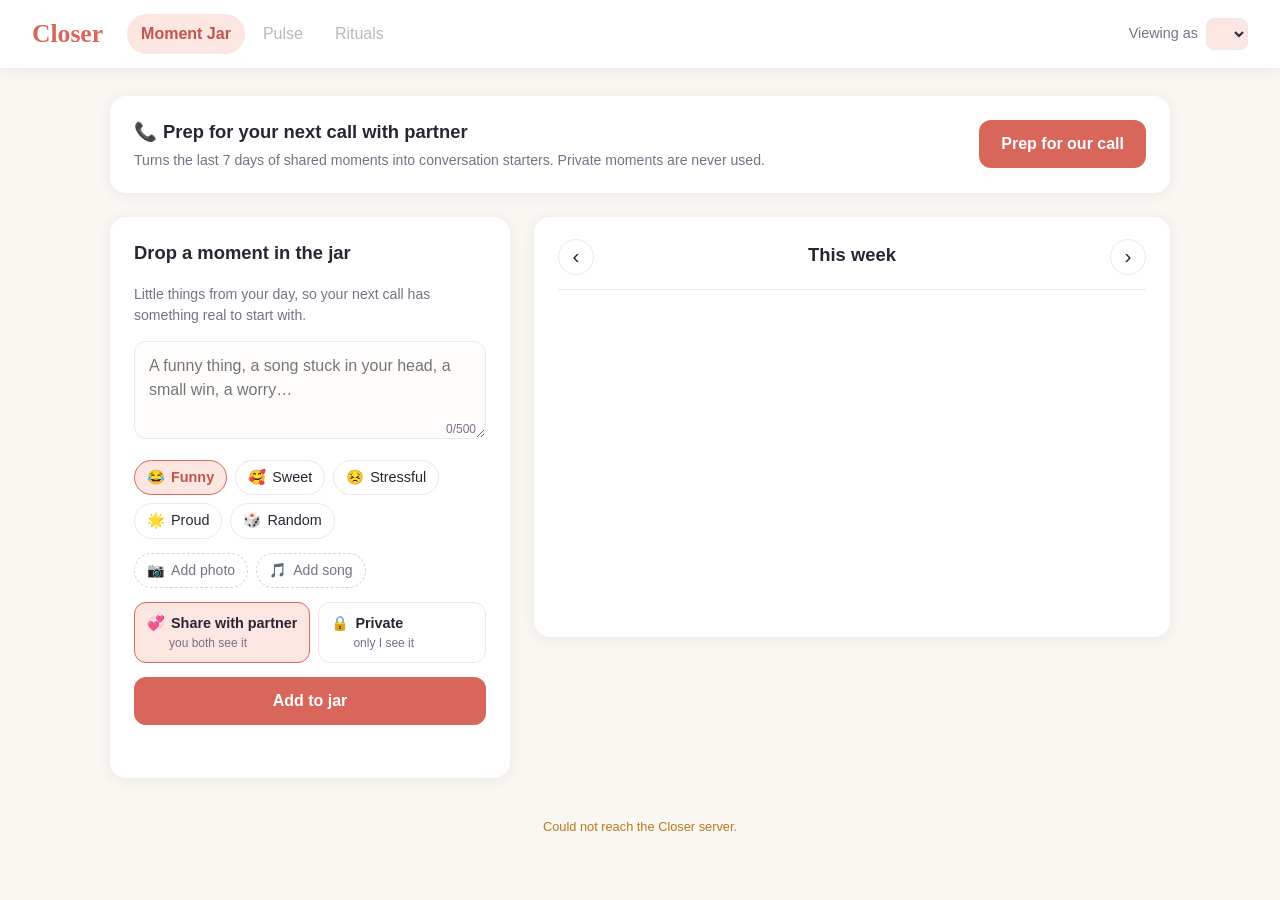
==== static/index.html @ f38ac583 "Add the Call-Topic Agent and track Portkey response-cache hits Call-Topic Agent (app/agents/call_top" ====
<!DOCTYPE html>
<html lang="en">
<head>
  <meta charset="UTF-8">
  <meta name="viewport" content="width=device-width, initial-scale=1.0">
  <title>Closer</title>
  <link rel="stylesheet" href="/static/style.css">
</head>
<body>
  <header class="topbar">
    <div class="brand">Closer</div>
    <nav class="tabs" aria-label="Sections">
      <button class="tab tab--active" data-page="jar">Moment Jar</button>
      <button class="tab" disabled title="Coming soon">Pulse</button>
      <button class="tab" disabled title="Coming soon">Rituals</button>
    </nav>
    <label class="user-switch">
      <span>Viewing as</span>
      <select id="user-select" aria-label="Switch partner"></select>
    </label>
  </header>

  <main class="container">
    <!-- Call-Topic Agent -->
    <section id="call-prep" class="card prep-card">
      <div class="prep-head">
        <div>
          <h2><i class="e">📞</i>Prep for your next call with <span class="partner-name">partner</span></h2>
          <p class="muted small">Turns the last 7 days of shared moments into conversation starters.
            Private moments are never used.</p>
        </div>
        <button type="button" class="primary" id="prep-btn">Prep for our call</button>
      </div>
      <p id="prep-msg" class="form-msg" role="status"></p>
      <div id="prep-result" hidden>
        <div class="prep-meta">
          <span id="prep-window" class="muted small"></span>
          <span id="token-badge" class="token-badge"></span>
        </div>
        <ol id="starter-list" class="starters"></ol>
        <div id="deeper" class="deeper" hidden></div>
        <details class="trace">
          <summary>How this was made</summary>
          <ol id="trace-list"></ol>
        </details>
      </div>
    </section>

    <section id="page-jar" class="jar">
      <!-- Quick add -->
      <form id="add-form" class="card add-card" autocomplete="off">
        <h2>Drop a moment in the jar</h2>
        <p class="muted small" id="add-hint">Little things from your day, so your next call has something real to start with.</p>

        <div class="field">
          <textarea id="m-text" maxlength="500" rows="3"
            placeholder="A funny thing, a song stuck in your head, a small win, a worry…"></textarea>
          <div class="counter"><span id="m-count">0</span>/500</div>
        </div>

        <fieldset class="moods" aria-label="Mood">
          <label><input type="radio" name="mood" value="funny" checked><span><i>😂</i>Funny</span></label>
          <label><input type="radio" name="mood" value="sweet"><span><i>🥰</i>Sweet</span></label>
          <label><input type="radio" name="mood" value="stressful"><span><i>😣</i>Stressful</span></label>
          <label><input type="radio" name="mood" value="proud"><span><i>🌟</i>Proud</span></label>
          <label><input type="radio" name="mood" value="random"><span><i>🎲</i>Random</span></label>
        </fieldset>

        <div class="attach-row">
          <button type="button" class="chip-btn" id="btn-photo"><i>📷</i>Add photo</button>
          <button type="button" class="chip-btn" id="btn-song"><i>🎵</i>Add song</button>
          <input type="file" id="m-photo" accept="image/jpeg,image/png" hidden>
        </div>
        <div id="song-field" class="field" hidden>
          <input type="text" id="m-song" maxlength="120" placeholder="Song title - Artist">
        </div>
        <div id="photo-preview" class="photo-preview" hidden>
          <img id="photo-img" alt="Selected photo">
          <button type="button" class="remove" id="photo-remove" aria-label="Remove photo">×</button>
        </div>

        <div class="visibility" role="radiogroup" aria-label="Who can see this">
          <label><input type="radio" name="visibility" value="shared" checked>
            <span><b><i>💞</i>Share with <span class="partner-name">partner</span></b><small>you both see it</small></span></label>
          <label><input type="radio" name="visibility" value="private">
            <span><b><i>🔒</i>Private</b><small>only I see it</small></span></label>
        </div>

        <button type="submit" class="primary" id="add-btn">Add to jar</button>
        <p id="add-msg" class="form-msg" role="status"></p>
      </form>

      <!-- This week's moments -->
      <section class="card list-card">
        <div class="week-bar">
          <button class="icon-btn" id="week-prev" aria-label="Previous week">‹</button>
          <div>
            <h2 id="week-title">This week</h2>
            <p class="muted small" id="week-sub"></p>
          </div>
          <button class="icon-btn" id="week-next" aria-label="Next week">›</button>
        </div>
        <ul id="moment-list" class="moment-list"></ul>
        <p id="empty" class="empty" hidden>The jar is empty this week. Drop in the first moment.</p>
      </section>
    </section>
  </main>

  <footer class="footer"><span id="status" class="status">Checking setup…</span></footer>

  <script src="/static/app.js"></script>
</body>
</html>
---- static/style.css ----
:root {
  --bg: #faf6f2;
  --card: #ffffff;
  --ink: #2b2433;
  --muted: #7a7085;
  --line: #eee6ea;
  --accent: #d9665b;      /* warm coral */
  --accent-dark: #c2544a;
  --accent-soft: #fbe6e2;
  --ok: #3f8f6b;
  --ok-soft: #e3f3eb;
  --warn: #b7791f;
  --warn-soft: #fbf0dc;
  --radius: 16px;
  --shadow: 0 2px 14px rgba(43, 36, 51, 0.07);

  /* mood colors: dot / soft background */
  --funny: #e9a92a;     --funny-soft: #fdf3dc;
  --sweet: #e0688c;     --sweet-soft: #fce6ed;
  --stressful: #7584c9; --stressful-soft: #e8ebf8;
  --proud: #3f9e72;     --proud-soft: #e2f3ea;
  --random: #a678cf;    --random-soft: #f1e8f9;
}

* { box-sizing: border-box; }

body {
  margin: 0;
  font-family: -apple-system, BlinkMacSystemFont, "Segoe UI", Roboto, sans-serif;
  background: var(--bg);
  color: var(--ink);
  line-height: 1.5;
}

h2 { margin: 0 0 4px; font-size: 1.15rem; }
.muted { color: var(--muted); }
.small { font-size: 0.88rem; margin: 0; }

/* ---------- top bar ---------- */
.topbar {
  display: flex;
  align-items: center;
  gap: 24px;
  padding: 14px 32px;
  background: var(--card);
  box-shadow: var(--shadow);
  position: sticky;
  top: 0;
  z-index: 5;
}

.brand {
  font-family: Georgia, "Times New Roman", serif;
  font-size: 1.6rem;
  font-weight: 700;
  color: var(--accent);
}

.tabs { display: flex; gap: 4px; }
.tab {
  font: inherit;
  border: 0;
  background: none;
  padding: 8px 14px;
  border-radius: 999px;
  color: var(--muted);
  cursor: pointer;
}
.tab--active { background: var(--accent-soft); color: var(--accent-dark); font-weight: 600; }
.tab:disabled { opacity: 0.5; cursor: default; }

.user-switch {
  margin-left: auto;
  display: flex;
  align-items: center;
  gap: 8px;
  color: var(--muted);
  font-size: 0.9rem;
}
.user-switch select {
  font: inherit;
  color: var(--ink);
  padding: 6px 10px;
  border: 1px solid var(--line);
  border-radius: 8px;
  background: var(--accent-soft);
  cursor: pointer;
}

/* ---------- layout ---------- */
.container { max-width: 1100px; margin: 28px auto; padding: 0 20px; }

.card {
  background: var(--card);
  border-radius: var(--radius);
  box-shadow: var(--shadow);
  padding: 22px 24px;
}

.jar {
  display: grid;
  grid-template-columns: minmax(300px, 400px) 1fr;
  gap: 24px;
  align-items: start;
}
@media (max-width: 860px) {
  .jar { grid-template-columns: 1fr; }
  .add-card { position: static; }
  .list-card { max-height: none; }
  .topbar { flex-wrap: wrap; padding: 12px 16px; gap: 12px; }
}

/* ---------- quick add ---------- */
.add-card { position: sticky; top: 92px; display: flex; flex-direction: column; gap: 14px; }

.field { position: relative; }
textarea, input[type="text"] {
  width: 100%;
  font: inherit;
  color: var(--ink);
  border: 1px solid var(--line);
  border-radius: 12px;
  padding: 12px 14px;
  background: #fffdfb;
  resize: vertical;
}
textarea:focus, input[type="text"]:focus { outline: 2px solid var(--accent-soft); border-color: var(--accent); }
.counter { position: absolute; right: 10px; bottom: 8px; font-size: 0.75rem; color: var(--muted); }

.moods { border: 0; padding: 0; margin: 0; display: flex; flex-wrap: wrap; gap: 8px; }
.moods label, .visibility label { cursor: pointer; }
.moods input, .visibility input { position: absolute; opacity: 0; pointer-events: none; }
.moods span {
  display: inline-block;
  padding: 6px 12px;
  border-radius: 999px;
  border: 1px solid var(--line);
  font-size: 0.9rem;
  background: #fff;
  transition: background 0.15s, border-color 0.15s;
}
.moods input:checked + span { background: var(--accent-soft); border-color: var(--accent); color: var(--accent-dark); font-weight: 600; }
.moods input:focus-visible + span, .visibility input:focus-visible + span { outline: 2px solid var(--accent); }

.attach-row { display: flex; gap: 8px; }
.chip-btn {
  font: inherit;
  font-size: 0.88rem;
  padding: 6px 12px;
  border: 1px dashed #d9cfd6;
  border-radius: 999px;
  background: #fff;
  color: var(--muted);
  cursor: pointer;
}
.chip-btn:hover { border-color: var(--accent); color: var(--accent-dark); }
.chip-btn--on { border-style: solid; border-color: var(--accent); color: var(--accent-dark); background: var(--accent-soft); }

.photo-preview { position: relative; width: fit-content; }
.photo-preview img { max-width: 100%; max-height: 160px; border-radius: 12px; display: block; }
.photo-preview .remove {
  position: absolute; top: 6px; right: 6px;
  width: 26px; height: 26px; border-radius: 50%;
  border: 0; background: rgba(43, 36, 51, 0.7); color: #fff; cursor: pointer; font-size: 1rem;
}

.visibility { display: grid; grid-template-columns: 1fr 1fr; gap: 8px; }
.visibility label > span {
  display: block;
  padding: 10px 12px;
  border-radius: 12px;
  border: 1px solid var(--line);
  font-size: 0.9rem;
  height: 100%;
}
.visibility b { display: block; white-space: nowrap; overflow: hidden; text-overflow: ellipsis; }
.visibility small { display: block; color: var(--muted); margin-left: 22px; }
.moods i, .visibility i, .chip-btn i { font-style: normal; margin-right: 6px; }
.visibility input:checked + span { border-color: var(--accent); background: var(--accent-soft); }

.primary {
  font: inherit;
  font-weight: 600;
  padding: 12px;
  border: 0;
  border-radius: 12px;
  background: var(--accent);
  color: #fff;
  cursor: pointer;
}
.primary:hover { background: var(--accent-dark); }
.primary:disabled { opacity: 0.6; cursor: wait; }
.form-msg { margin: 0; min-height: 1.2em; font-size: 0.88rem; }
.form-msg--error { color: var(--accent-dark); }
.form-msg--ok { color: var(--ok); }

/* ---------- list ---------- */
.list-card { display: flex; flex-direction: column; max-height: calc(100vh - 150px); min-height: 420px; }
.week-bar { display: flex; align-items: center; justify-content: space-between; gap: 12px; padding-bottom: 14px; border-bottom: 1px solid var(--line); text-align: center; }
.icon-btn {
  width: 36px; height: 36px; border-radius: 50%;
  border: 1px solid var(--line); background: #fff; color: var(--ink);
  font-size: 1.3rem; line-height: 1; cursor: pointer;
}
.icon-btn:disabled { opacity: 0.35; cursor: default; }

.moment-list { list-style: none; margin: 0; padding: 14px 4px 4px 0; overflow-y: auto; display: flex; flex-direction: column; gap: 12px; }

.moment {
  display: grid;
  grid-template-columns: 40px 1fr;
  gap: 12px;
  padding: 14px 16px;
  border-radius: 14px;
  background: var(--soft, #faf7f5);
  border-left: 4px solid var(--dot, var(--accent));
}
.moment--funny { --dot: var(--funny); --soft: var(--funny-soft); }
.moment--sweet { --dot: var(--sweet); --soft: var(--sweet-soft); }
.moment--stressful { --dot: var(--stressful); --soft: var(--stressful-soft); }
.moment--proud { --dot: var(--proud); --soft: var(--proud-soft); }
.moment--random { --dot: var(--random); --soft: var(--random-soft); }

.moment .emoji { font-size: 1.5rem; line-height: 40px; text-align: center; background: #fff; border-radius: 50%; width: 40px; height: 40px; }
.moment .meta { display: flex; flex-wrap: wrap; align-items: center; gap: 8px; font-size: 0.82rem; color: var(--muted); }
.moment .who { font-weight: 600; color: var(--ink); }
.moment .text { margin: 4px 0 0; white-space: pre-wrap; overflow-wrap: anywhere; }
.badge { padding: 1px 8px; border-radius: 999px; background: #fff; font-size: 0.75rem; }
.badge--private { color: var(--ink); border: 1px solid #d9cfd6; }
.song {
  display: inline-flex; align-items: center; gap: 6px;
  margin-top: 8px; padding: 4px 10px; border-radius: 999px;
  background: #fff; font-size: 0.85rem;
}
.moment img { margin-top: 10px; max-width: 100%; max-height: 260px; border-radius: 10px; display: block; }
.delete { margin-left: auto; border: 0; background: none; color: var(--muted); cursor: pointer; font-size: 0.8rem; }
.delete:hover { color: var(--accent-dark); text-decoration: underline; }

.empty { color: var(--muted); text-align: center; padding: 40px 0; }

/* ---------- footer ---------- */
.footer { text-align: center; padding: 8px 0 24px; }
.status { font-size: 0.8rem; color: var(--muted); }
.status--ok::before { content: "● "; color: var(--ok); }
.status--warn { color: var(--warn); }

/* ---------- call prep (Call-Topic Agent) ---------- */
.prep-card { margin-bottom: 24px; }
.prep-head { display: flex; align-items: center; justify-content: space-between; gap: 20px; }
.prep-head .primary { padding: 12px 22px; white-space: nowrap; }
.prep-head .primary.loading::after {
  content: ""; display: inline-block; width: 12px; height: 12px; margin-left: 10px; vertical-align: -1px;
  border: 2px solid rgba(255,255,255,.5); border-top-color: #fff; border-radius: 50%;
  animation: spin .8s linear infinite;
}
@keyframes spin { to { transform: rotate(360deg); } }
#prep-msg:empty { display: none; }
#prep-msg { margin-top: 10px; }

.prep-meta { display: flex; flex-wrap: wrap; align-items: center; justify-content: space-between; gap: 10px; margin: 16px 0 12px; }
.token-badge {
  font: 0.78rem/1.4 Menlo, Consolas, monospace;
  padding: 5px 10px; border-radius: 999px;
  background: #f0edf3; color: var(--ink); cursor: help;
}

.starters { list-style: none; margin: 0; padding: 0; display: grid; grid-template-columns: repeat(auto-fill, minmax(300px, 1fr)); gap: 14px; counter-reset: starter; }
.starter {
  counter-increment: starter;
  position: relative;
  padding: 16px 18px 14px 54px;
  border-radius: 14px;
  background: #fffaf6;
  border: 1px solid var(--line);
}
.starter::before {
  content: counter(starter);
  position: absolute; left: 16px; top: 16px;
  width: 26px; height: 26px; border-radius: 50%;
  background: var(--accent); color: #fff; font-weight: 700; font-size: 0.85rem;
  display: grid; place-items: center;
}
.starter .topic { font-weight: 700; margin: 0 0 4px; }
.starter .opener { margin: 0 0 10px; font-size: 1.02rem; }
.sources { display: flex; flex-direction: column; gap: 6px; }
.source {
  font-size: 0.8rem; color: var(--muted);
  padding: 6px 10px; border-radius: 10px; background: var(--soft, #f6f1ee);
  border-left: 3px solid var(--dot, #d9cfd6);
}
.source b { color: var(--ink); font-weight: 600; }

.deeper {
  margin-top: 16px; padding: 18px 22px; border-radius: 14px;
  background: linear-gradient(135deg, #fbe6e2, #f1e8f9);
}
.deeper .label { font-size: 0.75rem; font-weight: 700; letter-spacing: .05em; text-transform: uppercase; color: var(--accent-dark); }
.deeper .question { font-family: Georgia, serif; font-size: 1.25rem; margin: 6px 0; }
.deeper .why { margin: 0 0 10px; color: var(--muted); font-size: 0.9rem; }

.trace { margin-top: 14px; font-size: 0.85rem; color: var(--muted); }
.trace summary { cursor: pointer; }
.trace ol { margin: 8px 0 0; padding-left: 20px; }
.trace li { margin: 2px 0; white-space: pre-wrap; }
.trace li.dropped { color: var(--accent-dark); list-style: none; margin-left: -20px; padding-left: 20px; }

@media (max-width: 860px) {
  .prep-head { flex-direction: column; align-items: stretch; }
}

.source i, h2 i.e { font-style: normal; margin-right: 6px; }
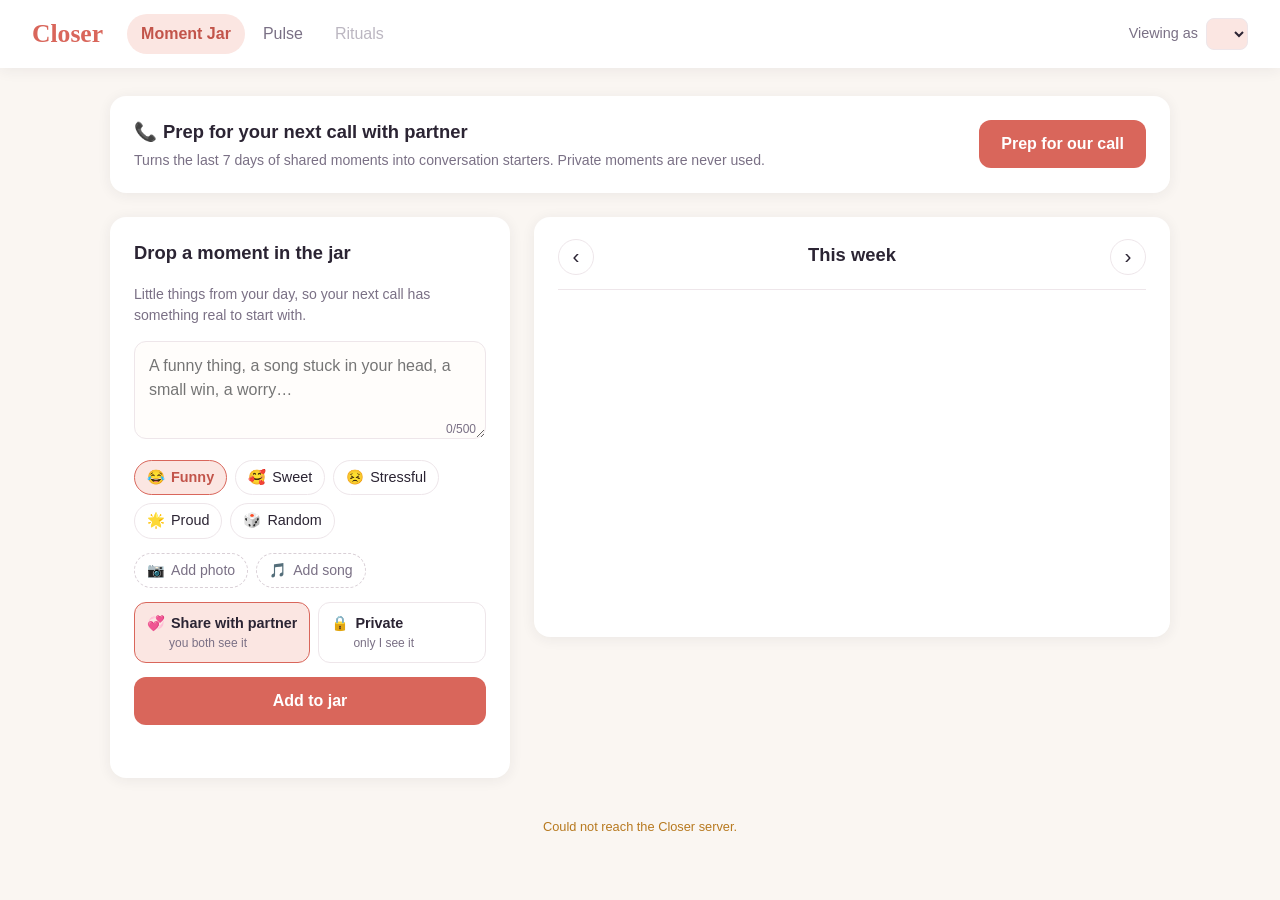
==== commit 6fc9ff89: "Build the Connection Pulse: check-in, two-layer Drift Detector, crisis pre-check - Check-in: connect" ====
--- a/static/index.html
+++ b/static/index.html
@@ -11,7 +11,7 @@
     <div class="brand">Closer</div>
     <nav class="tabs" aria-label="Sections">
       <button class="tab tab--active" data-page="jar">Moment Jar</button>
-      <button class="tab" disabled title="Coming soon">Pulse</button>
+      <button class="tab" data-page="pulse">Pulse</button>
       <button class="tab" disabled title="Coming soon">Rituals</button>
     </nav>
     <label class="user-switch">
@@ -22,7 +22,7 @@
 
   <main class="container">
     <!-- Call-Topic Agent -->
-    <section id="call-prep" class="card prep-card">
+    <section id="call-prep" class="card prep-card" data-page="jar">
       <div class="prep-head">
         <div>
           <h2><i class="e">📞</i>Prep for your next call with <span class="partner-name">partner</span></h2>
@@ -46,7 +46,7 @@
       </div>
     </section>
 
-    <section id="page-jar" class="jar">
+    <section id="page-jar" class="jar" data-page="jar">
       <!-- Quick add -->
       <form id="add-form" class="card add-card" autocomplete="off">
         <h2>Drop a moment in the jar</h2>
@@ -104,6 +104,68 @@
         <p id="empty" class="empty" hidden>The jar is empty this week. Drop in the first moment.</p>
       </section>
     </section>
+    <!-- Connection Pulse -->
+    <section id="page-pulse" class="pulse" data-page="pulse" hidden>
+      <div class="pulse-grid">
+        <form id="pulse-form" class="card pulse-form" autocomplete="off">
+          <h2>This week's check-in</h2>
+          <p class="muted small" id="pulse-week">Takes about 30 seconds.</p>
+
+          <fieldset class="scale" aria-label="How connected did you feel this week?">
+            <legend>How connected did you feel this week?</legend>
+            <div class="scale-row">
+              <label><input type="radio" name="score" value="1"><span>1</span></label>
+              <label><input type="radio" name="score" value="2"><span>2</span></label>
+              <label><input type="radio" name="score" value="3"><span>3</span></label>
+              <label><input type="radio" name="score" value="4"><span>4</span></label>
+              <label><input type="radio" name="score" value="5"><span>5</span></label>
+            </div>
+            <div class="scale-ends muted small"><span>Far apart</span><span>Really close</span></div>
+          </fieldset>
+
+          <fieldset class="contact" aria-label="How was the amount of contact?">
+            <legend>How was the amount of contact?</legend>
+            <label><input type="radio" name="contact" value="too_little"><span>Too little</span></label>
+            <label><input type="radio" name="contact" value="right"><span>About right</span></label>
+            <label><input type="radio" name="contact" value="too_much"><span>Too much</span></label>
+          </fieldset>
+
+          <div class="field">
+            <input type="text" id="pulse-note" maxlength="200" placeholder="Anything on your mind? One line, optional">
+          </div>
+          <label class="share-note"><input type="checkbox" id="pulse-share">
+            <span>Share this note with <span class="partner-name">partner</span>
+              <span class="muted">(otherwise only you see it)</span></span></label>
+
+          <button type="submit" class="primary" id="pulse-btn">Save check-in</button>
+          <p id="pulse-msg" class="form-msg" role="status"></p>
+        </form>
+
+        <section class="card nudge-card" id="nudge-card" aria-live="polite">
+          <h2>This week's nudge</h2>
+          <div id="nudge-body" class="muted small">Loading…</div>
+        </section>
+      </div>
+
+      <section class="card chart-card">
+        <div class="chart-head">
+          <div>
+            <h2>Connection over time</h2>
+            <p class="muted small">Weekly scores, 1 to 5. You see each other's score once you've both checked in.</p>
+          </div>
+          <div class="legend" id="chart-legend"></div>
+        </div>
+        <div class="chart-wrap" id="chart-wrap">
+          <svg id="pulse-chart" viewBox="0 0 640 240" role="img" aria-labelledby="chart-desc"></svg>
+          <div class="chart-tip" id="chart-tip" hidden></div>
+        </div>
+        <p id="chart-desc" class="muted small"></p>
+        <details class="chart-table">
+          <summary>Show as a table</summary>
+          <table><thead><tr><th>Week of</th><th id="th-a"></th><th id="th-b"></th></tr></thead><tbody id="chart-tbody"></tbody></table>
+        </details>
+      </section>
+    </section>
   </main>
 
   <footer class="footer"><span id="status" class="status">Checking setup…</span></footer>
--- a/static/style.css
+++ b/static/style.css
@@ -309,3 +309,61 @@
 }
 
 .source i, h2 i.e { font-style: normal; margin-right: 6px; }
+
+/* ---------- pulse ---------- */
+[hidden] { display: none !important; }
+:root { --series-a: #d9665b; --series-b: #7584c9; }  /* Partner A / B, validated with the dataviz checker */
+.pulse-grid { display: grid; grid-template-columns: minmax(300px, 420px) 1fr; gap: 24px; align-items: start; margin-bottom: 24px; }
+@media (max-width: 860px) { .pulse-grid { grid-template-columns: 1fr; } }
+.pulse-form { display: flex; flex-direction: column; gap: 16px; }
+.pulse-form fieldset { border: 0; padding: 0; margin: 0; }
+.pulse-form legend { font-weight: 600; margin-bottom: 8px; padding: 0; }
+.scale-row { display: grid; grid-template-columns: repeat(5, 1fr); gap: 8px; }
+.scale input, .contact input { position: absolute; opacity: 0; pointer-events: none; }
+.scale-row span {
+  display: grid; place-items: center; height: 48px; border-radius: 12px; border: 1px solid var(--line);
+  font-size: 1.15rem; font-weight: 600; cursor: pointer; background: #fff;
+}
+.scale input:checked + span { background: var(--accent); border-color: var(--accent); color: #fff; }
+.scale-ends { display: flex; justify-content: space-between; margin-top: 4px; }
+.contact { display: flex; flex-wrap: wrap; gap: 8px; }
+.contact legend { width: 100%; }
+.contact span { display: inline-block; padding: 8px 14px; border-radius: 999px; border: 1px solid var(--line); cursor: pointer; background: #fff; }
+.contact input:checked + span { background: var(--accent-soft); border-color: var(--accent); color: var(--accent-dark); font-weight: 600; }
+.scale input:focus-visible + span, .contact input:focus-visible + span { outline: 2px solid var(--accent); }
+.share-note { font-size: 0.9rem; display: flex; gap: 8px; align-items: baseline; }
+
+.nudge-card h2 { margin-bottom: 12px; }
+.nudge-suggestion { font-family: Georgia, serif; font-size: 1.3rem; line-height: 1.4; margin: 0 0 10px; }
+.nudge-why { margin: 0 0 12px; color: var(--muted); }
+.flag-chips { display: flex; flex-wrap: wrap; gap: 6px; margin-bottom: 12px; }
+.flag-chip { font-size: 0.78rem; padding: 3px 10px; border-radius: 999px; background: var(--warn-soft); color: var(--ink); }
+.nudge-meta { display: flex; flex-wrap: wrap; gap: 8px; align-items: center; justify-content: space-between; }
+.source-label { font-size: 0.8rem; color: var(--muted); }
+.steady { display: flex; gap: 12px; align-items: flex-start; }
+.steady .icon { font-size: 1.4rem; }
+.support { background: #eef4f8; border-radius: 14px; padding: 16px 18px; }
+.support h3 { margin: 0 0 6px; font-size: 1.05rem; }
+.support ul { margin: 8px 0; padding-left: 20px; }
+.support .footnote { font-size: 0.8rem; color: var(--muted); margin: 8px 0 0; }
+
+.chart-head { display: flex; justify-content: space-between; align-items: flex-start; gap: 16px; flex-wrap: wrap; }
+.legend { display: flex; gap: 16px; font-size: 0.88rem; color: var(--ink); }
+.legend span { display: inline-flex; align-items: center; gap: 6px; }
+.legend i { width: 18px; height: 3px; border-radius: 2px; display: inline-block; }
+.chart-wrap { position: relative; margin-top: 8px; }
+#pulse-chart { width: 100%; height: auto; display: block; overflow: visible; }
+#pulse-chart .grid { stroke: #eee6ea; stroke-width: 1; }
+#pulse-chart .axis-label { fill: var(--muted); font-size: 12px; }
+#pulse-chart .series-line { fill: none; stroke-width: 2; stroke-linecap: round; stroke-linejoin: round; }
+#pulse-chart .point { stroke: #fff; stroke-width: 2; }
+#pulse-chart .direct-label { font-size: 12px; font-weight: 600; fill: var(--ink); }
+#pulse-chart .crosshair { stroke: #cfc6d6; stroke-width: 1; }
+.chart-tip {
+  position: absolute; pointer-events: none; background: var(--ink); color: #fff; font-size: 0.8rem;
+  padding: 6px 10px; border-radius: 8px; white-space: nowrap; transform: translate(-50%, -110%);
+}
+.chart-tip i { width: 8px; height: 8px; border-radius: 50%; display: inline-block; margin-right: 6px; }
+.chart-table table { border-collapse: collapse; margin-top: 8px; font-size: 0.88rem; }
+.chart-table th, .chart-table td { padding: 4px 14px 4px 0; text-align: left; }
+.chart-table summary { cursor: pointer; font-size: 0.85rem; color: var(--muted); margin-top: 8px; }
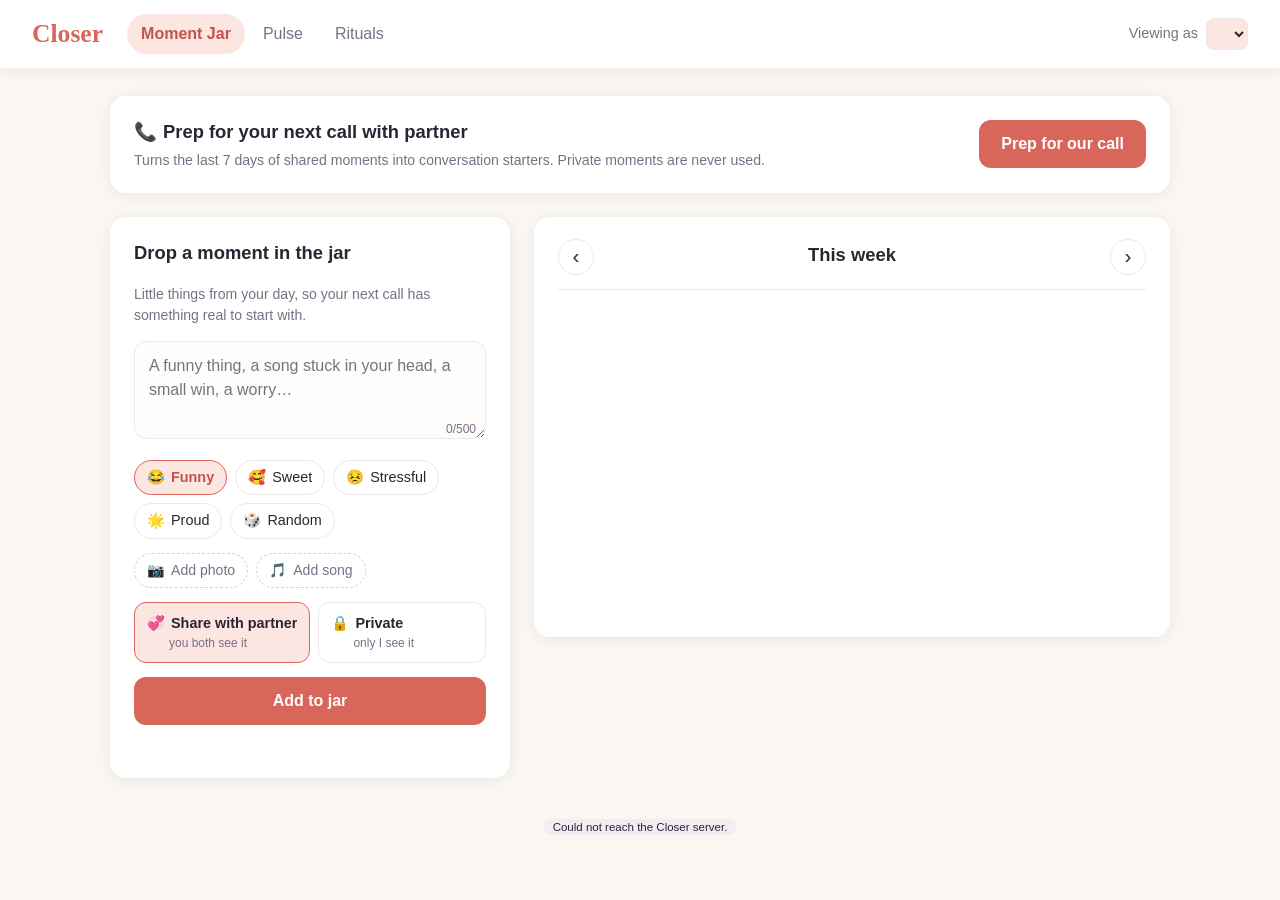
==== commit fed5a0ff: "Build the Ritual Builder: catalog of 25, personalized picks, feedback loop - data/ritual_catalog.jso" ====
--- a/static/index.html
+++ b/static/index.html
@@ -12,7 +12,7 @@
     <nav class="tabs" aria-label="Sections">
       <button class="tab tab--active" data-page="jar">Moment Jar</button>
       <button class="tab" data-page="pulse">Pulse</button>
-      <button class="tab" disabled title="Coming soon">Rituals</button>
+      <button class="tab" data-page="rituals">Rituals</button>
     </nav>
     <label class="user-switch">
       <span>Viewing as</span>
@@ -166,6 +166,50 @@
         </details>
       </section>
     </section>
+    <!-- Ritual Builder -->
+    <section id="page-rituals" data-page="rituals" hidden>
+      <section class="card planner">
+        <div class="prep-head">
+          <div>
+            <h2><i class="e">🕯️</i>Plan tonight's ritual</h2>
+            <p class="muted small">Three ideas from Closer's catalog of 25, picked for the two of you from how you rated past rituals.</p>
+          </div>
+        </div>
+        <div class="planner-controls">
+          <fieldset class="seg" aria-label="Time tonight">
+            <legend>Time tonight</legend>
+            <label><input type="radio" name="r-time" value="15"><span>15 min</span></label>
+            <label><input type="radio" name="r-time" value="60" checked><span>1 hr</span></label>
+            <label><input type="radio" name="r-time" value="120"><span>2+ hrs</span></label>
+          </fieldset>
+          <fieldset class="seg" aria-label="Energy">
+            <legend>Energy</legend>
+            <label><input type="radio" name="r-energy" value="low" checked><span>Low</span></label>
+            <label><input type="radio" name="r-energy" value="medium"><span>Medium</span></label>
+            <label><input type="radio" name="r-energy" value="high"><span>High</span></label>
+          </fieldset>
+          <button type="button" class="primary" id="suggest-btn">Suggest 3 rituals</button>
+        </div>
+        <p id="suggest-msg" class="form-msg" role="status"></p>
+        <div id="suggest-result" hidden>
+          <div class="prep-meta">
+            <span id="suggest-meta" class="muted small"></span>
+            <span id="ritual-badge" class="token-badge"></span>
+          </div>
+          <ol id="ritual-picks" class="ritual-picks"></ol>
+          <details class="trace">
+            <summary>How these were picked</summary>
+            <ol id="ritual-trace"></ol>
+          </details>
+        </div>
+      </section>
+
+      <section class="card ritual-list-card">
+        <h2>Your rituals</h2>
+        <p class="muted small">Rate a ritual after you do it. Closer feeds your favorites and least favorites into the next suggestions.</p>
+        <ul id="ritual-list" class="ritual-list"></ul>
+      </section>
+    </section>
   </main>
 
   <footer class="footer"><span id="status" class="status">Checking setup…</span></footer>
--- a/static/style.css
+++ b/static/style.css
@@ -367,3 +367,48 @@
 .chart-table table { border-collapse: collapse; margin-top: 8px; font-size: 0.88rem; }
 .chart-table th, .chart-table td { padding: 4px 14px 4px 0; text-align: left; }
 .chart-table summary { cursor: pointer; font-size: 0.85rem; color: var(--muted); margin-top: 8px; }
+
+/* ---------- rituals ---------- */
+.planner { margin-bottom: 24px; }
+.planner-controls { display: flex; flex-wrap: wrap; align-items: flex-end; gap: 20px; margin-top: 16px; }
+.seg { border: 0; padding: 0; margin: 0; display: flex; gap: 6px; flex-wrap: wrap; }
+.seg legend { width: 100%; font-size: 0.85rem; font-weight: 600; margin-bottom: 6px; padding: 0; }
+.seg input { position: absolute; opacity: 0; pointer-events: none; }
+.seg span { display: inline-block; padding: 8px 14px; border-radius: 999px; border: 1px solid var(--line); background: #fff; cursor: pointer; }
+.seg input:checked + span { background: var(--accent-soft); border-color: var(--accent); color: var(--accent-dark); font-weight: 600; }
+.seg input:focus-visible + span { outline: 2px solid var(--accent); }
+.planner-controls .primary { padding: 10px 22px; }
+.planner-controls .primary.loading::after { content: "…"; }
+#suggest-msg:empty { display: none; }
+
+.ritual-picks { list-style: none; margin: 0; padding: 0; display: grid; grid-template-columns: repeat(auto-fill, minmax(280px, 1fr)); gap: 14px; }
+.pick { border: 1px solid var(--line); border-radius: 14px; padding: 16px 18px; background: #fffaf6; display: flex; flex-direction: column; gap: 8px; }
+.pick h3 { margin: 0; font-size: 1.05rem; }
+.pick h3 i { font-style: normal; margin-right: 8px; }
+.pick .facts { font-size: 0.8rem; color: var(--muted); }
+.pick .why { margin: 0; }
+.pick .step, .pick .twist { margin: 0; font-size: 0.9rem; }
+.pick .step b, .pick .twist b { color: var(--accent-dark); }
+.pick .rules-tag { font-size: 0.72rem; color: var(--muted); }
+.pick button { margin-top: auto; align-self: flex-start; font: inherit; font-size: 0.88rem; padding: 7px 14px; border-radius: 999px;
+  border: 1px solid var(--accent); background: #fff; color: var(--accent-dark); cursor: pointer; }
+.pick button:disabled { background: var(--ok-soft); border-color: var(--ok-soft); color: var(--ok); cursor: default; }
+
+.ritual-list { list-style: none; margin: 12px 0 0; padding: 0; display: flex; flex-direction: column; gap: 10px; }
+.ritual-item { border: 1px solid var(--line); border-radius: 14px; padding: 12px 16px; display: grid; gap: 6px; }
+.ritual-item .top { display: flex; flex-wrap: wrap; align-items: center; gap: 10px; }
+.ritual-item .title { font-weight: 600; }
+.ritual-item .title i { font-style: normal; margin-right: 6px; }
+.status { font-size: 0.72rem; padding: 2px 9px; border-radius: 999px; background: #f0edf3; color: var(--ink); }
+.status--done { background: var(--ok-soft); color: var(--ok); }
+.status--planned { background: var(--accent-soft); color: var(--accent-dark); }
+.ritual-item .actions { margin-left: auto; display: flex; gap: 6px; }
+.ritual-item .actions button, .rate-form button.save { font: inherit; font-size: 0.8rem; padding: 4px 12px; border-radius: 999px; border: 1px solid var(--line); background: #fff; cursor: pointer; }
+.ratings { font-size: 0.85rem; color: var(--muted); display: flex; flex-direction: column; gap: 2px; }
+.ratings b { color: var(--ink); font-weight: 600; }
+.rate-form { display: flex; flex-wrap: wrap; align-items: center; gap: 8px; }
+.stars { display: inline-flex; gap: 2px; }
+.stars button { font-size: 1.2rem; line-height: 1; border: 0; background: none; cursor: pointer; color: #d9cfd6; padding: 2px; }
+.stars button.on { color: #e9a92a; }
+.rate-form input[type="text"] { flex: 1; min-width: 180px; padding: 6px 10px; font-size: 0.85rem; }
+.ritual-item .twist-line { font-size: 0.85rem; color: var(--muted); }
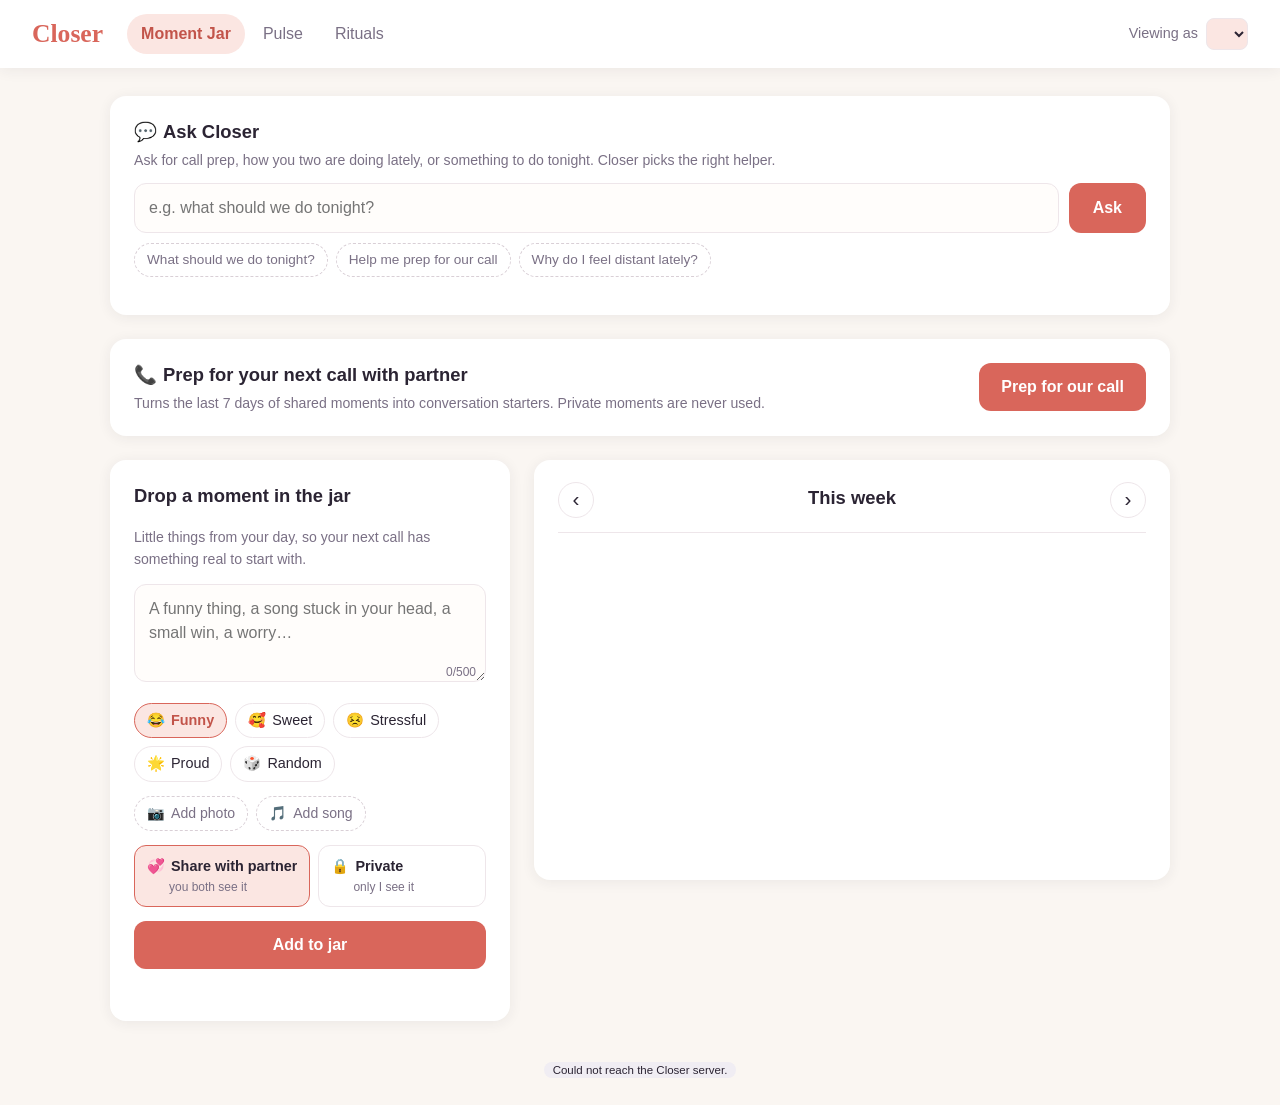
==== commit daad071e: "Add orchestration: guard -> router -> agent -> guard, chat box, run log - app/router.py: weighted ke" ====
--- a/static/index.html
+++ b/static/index.html
@@ -21,6 +21,22 @@
   </header>
 
   <main class="container">
+    <!-- Chat: guard -> router -> agent -> guard -->
+    <section id="chat" class="card chat-card" data-page="jar">
+      <h2><i class="e">💬</i>Ask Closer</h2>
+      <p class="muted small">Ask for call prep, how you two are doing lately, or something to do tonight. Closer picks the right helper.</p>
+      <form id="chat-form" class="chat-form" autocomplete="off">
+        <input type="text" id="chat-input" maxlength="300" placeholder="e.g. what should we do tonight?" aria-label="Ask Closer">
+        <button type="submit" class="primary" id="chat-btn">Ask</button>
+      </form>
+      <div class="chat-examples" id="chat-examples">
+        <button type="button">What should we do tonight?</button>
+        <button type="button">Help me prep for our call</button>
+        <button type="button">Why do I feel distant lately?</button>
+      </div>
+      <div id="chat-log" class="chat-log"></div>
+    </section>
+
     <!-- Call-Topic Agent -->
     <section id="call-prep" class="card prep-card" data-page="jar">
       <div class="prep-head">
--- a/static/style.css
+++ b/static/style.css
@@ -412,3 +412,36 @@
 .stars button.on { color: #e9a92a; }
 .rate-form input[type="text"] { flex: 1; min-width: 180px; padding: 6px 10px; font-size: 0.85rem; }
 .ritual-item .twist-line { font-size: 0.85rem; color: var(--muted); }
+
+/* ---------- chat ---------- */
+.chat-card { margin-bottom: 24px; }
+.chat-form { display: flex; gap: 10px; margin-top: 12px; }
+.chat-form input { flex: 1; font-size: 1rem; }
+.chat-form .primary { padding: 10px 24px; }
+.chat-form .primary.loading::after { content: "…"; }
+.chat-examples { display: flex; flex-wrap: wrap; gap: 8px; margin-top: 10px; }
+.chat-examples button, .clarify button { font: inherit; font-size: 0.85rem; padding: 6px 12px; border-radius: 999px;
+  border: 1px dashed #d9cfd6; background: #fff; color: var(--muted); cursor: pointer; }
+.chat-examples button:hover, .clarify button:hover { border-color: var(--accent); color: var(--accent-dark); }
+.chat-log { display: flex; flex-direction: column; gap: 16px; margin-top: 16px; }
+.exchange { display: flex; flex-direction: column; gap: 8px; }
+.bubble-user { align-self: flex-end; max-width: 75%; background: var(--accent); color: #fff; padding: 8px 14px;
+  border-radius: 16px 16px 4px 16px; white-space: pre-wrap; overflow-wrap: anywhere; }
+.reply { border: 1px solid var(--line); border-radius: 14px; padding: 14px 16px; background: #fffdfb; display: flex; flex-direction: column; gap: 10px; }
+.reply-head { display: flex; flex-wrap: wrap; align-items: center; gap: 8px; font-size: 0.8rem; }
+.agent-badge { font-weight: 700; padding: 2px 10px; border-radius: 999px; background: var(--random-soft); color: var(--ink); }
+.route-badge { color: var(--muted); }
+.status-badge { padding: 2px 8px; border-radius: 999px; background: #f0edf3; }
+.status-badge.blocked, .status-badge.error { background: var(--warn-soft); color: var(--warn); }
+.reply-text { margin: 0; font-weight: 600; }
+.reply ol.items { margin: 0; padding-left: 20px; display: flex; flex-direction: column; gap: 6px; }
+.reply ol.items b { color: var(--ink); }
+.reply .sub { color: var(--muted); font-size: 0.9rem; margin: 0; }
+.trace-stages { list-style: none; padding: 0; margin: 8px 0 0; display: flex; flex-direction: column; gap: 4px; }
+.trace-stages li { display: grid; grid-template-columns: 92px 1fr; gap: 8px; font-size: 0.82rem; }
+.stage { font: 700 0.68rem/1.8 Menlo, Consolas, monospace; text-transform: uppercase; text-align: center; border-radius: 6px; background: #f0edf3; color: var(--ink); }
+.stage.guard_in, .stage.guard_out { background: var(--ok-soft); color: var(--ok); }
+.stage.router { background: var(--stressful-soft); color: #4d5aa3; }
+.stage.agent { background: var(--sweet-soft); color: #a83c5e; }
+.stage.done { background: var(--funny-soft); color: #8a6100; }
+.clarify { display: flex; flex-wrap: wrap; gap: 8px; }
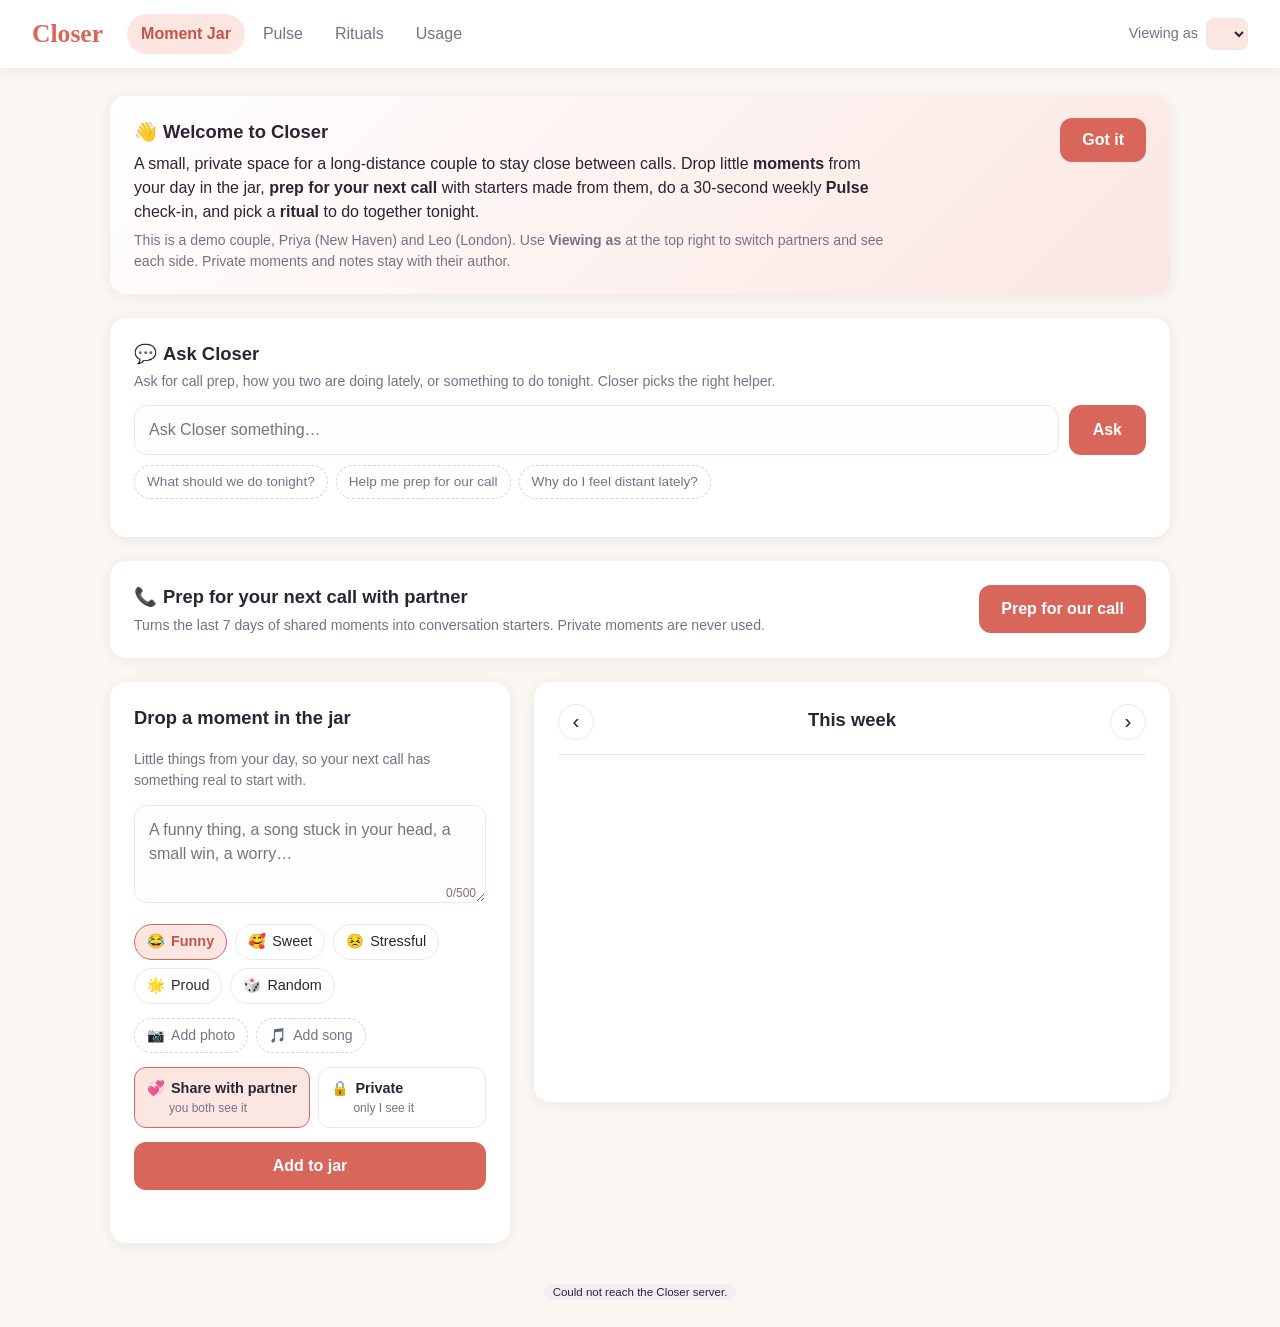
==== commit 87363f4f: "Add the Usage page; polish the UI for first-time users and phones Usage tab (also at /usage): stat t" ====
--- a/static/index.html
+++ b/static/index.html
@@ -4,6 +4,7 @@
   <meta charset="UTF-8">
   <meta name="viewport" content="width=device-width, initial-scale=1.0">
   <title>Closer</title>
+  <link rel="icon" href="data:image/svg+xml,<svg xmlns='http://www.w3.org/2000/svg' viewBox='0 0 100 100'><circle cx='50' cy='50' r='46' fill='%23d9665b'/><text x='50' y='68' font-size='52' text-anchor='middle' fill='white' font-family='Georgia'>C</text></svg>">
   <link rel="stylesheet" href="/static/style.css">
 </head>
 <body>
@@ -13,6 +14,7 @@
       <button class="tab tab--active" data-page="jar">Moment Jar</button>
       <button class="tab" data-page="pulse">Pulse</button>
       <button class="tab" data-page="rituals">Rituals</button>
+      <button class="tab" data-page="usage">Usage</button>
     </nav>
     <label class="user-switch">
       <span>Viewing as</span>
@@ -21,12 +23,25 @@
   </header>
 
   <main class="container">
+    <!-- First visit: what this is -->
+    <section id="welcome" class="card welcome" data-page="jar" hidden>
+      <div>
+        <h2><i class="e">👋</i>Welcome to Closer</h2>
+        <p>A small, private space for a long-distance couple to stay close between calls. Drop little
+          <b>moments</b> from your day in the jar, <b>prep for your next call</b> with starters made from them,
+          do a 30-second weekly <b>Pulse</b> check-in, and pick a <b>ritual</b> to do together tonight.</p>
+        <p class="muted small">This is a demo couple, Priya (New Haven) and Leo (London). Use <b>Viewing as</b>
+          at the top right to switch partners and see each side. Private moments and notes stay with their author.</p>
+      </div>
+      <button type="button" class="primary" id="welcome-ok">Got it</button>
+    </section>
+
     <!-- Chat: guard -> router -> agent -> guard -->
     <section id="chat" class="card chat-card" data-page="jar">
       <h2><i class="e">💬</i>Ask Closer</h2>
       <p class="muted small">Ask for call prep, how you two are doing lately, or something to do tonight. Closer picks the right helper.</p>
       <form id="chat-form" class="chat-form" autocomplete="off">
-        <input type="text" id="chat-input" maxlength="300" placeholder="e.g. what should we do tonight?" aria-label="Ask Closer">
+        <input type="text" id="chat-input" maxlength="300" placeholder="Ask Closer something…" aria-label="Ask Closer">
         <button type="submit" class="primary" id="chat-btn">Ask</button>
       </form>
       <div class="chat-examples" id="chat-examples">
@@ -147,7 +162,7 @@
           </fieldset>
 
           <div class="field">
-            <input type="text" id="pulse-note" maxlength="200" placeholder="Anything on your mind? One line, optional">
+            <input type="text" id="pulse-note" maxlength="200" placeholder="Optional: one line on your week">
           </div>
           <label class="share-note"><input type="checkbox" id="pulse-share">
             <span>Share this note with <span class="partner-name">partner</span>
@@ -226,6 +241,45 @@
         <ul id="ritual-list" class="ritual-list"></ul>
       </section>
     </section>
+    <!-- Usage (tokens + cost from llm_calls) -->
+    <section id="page-usage" data-page="usage" hidden>
+      <section class="card">
+        <h2><i class="e">📊</i>AI usage and cost</h2>
+        <p class="muted small">Every model call Closer has made for the two of you, from the call log. Prices:
+          gpt-6-luna per 1M tokens, <span id="usage-prices"></span>.</p>
+        <div class="tiles" id="usage-tiles"></div>
+        <p id="usage-empty" class="empty" hidden>No AI calls yet. Try <b>Prep for our call</b> on the Moment Jar page,
+          then come back.</p>
+      </section>
+      <div class="usage-grid">
+        <section class="card">
+          <h2>Today's allowance</h2>
+          <p class="muted small">Each partner's daily token budget. Requests that would go over are refused before
+            calling the model.</p>
+          <div id="usage-budgets" class="budgets"></div>
+          <p class="muted small" id="usage-ceiling"></p>
+        </section>
+        <section class="card">
+          <h2>By feature</h2>
+          <div class="table-wrap"><table class="usage-table" id="usage-features"></table></div>
+        </section>
+      </div>
+      <section class="card usage-block">
+        <h2>By agent</h2>
+        <p class="muted small">A run is one request. If an agent retried, both calls count toward that run.</p>
+        <div class="table-wrap"><table class="usage-table" id="usage-agents"></table></div>
+      </section>
+      <div class="usage-grid">
+        <section class="card">
+          <h2>By partner</h2>
+          <div class="table-wrap"><table class="usage-table" id="usage-users"></table></div>
+        </section>
+        <section class="card">
+          <h2>Latest calls</h2>
+          <div class="table-wrap"><table class="usage-table" id="usage-recent"></table></div>
+        </section>
+      </div>
+    </section>
   </main>
 
   <footer class="footer"><span id="status" class="status">Checking setup…</span></footer>
--- a/static/style.css
+++ b/static/style.css
@@ -11,6 +11,8 @@
   --ok-soft: #e3f3eb;
   --warn: #b7791f;
   --warn-soft: #fbf0dc;
+  --calm: #eef4f8;         /* support / referral cards: soft, not alarming */
+  --calm-ink: #2f5d78;
   --radius: 16px;
   --shadow: 0 2px 14px rgba(43, 36, 51, 0.07);
 
@@ -342,7 +344,8 @@
 .source-label { font-size: 0.8rem; color: var(--muted); }
 .steady { display: flex; gap: 12px; align-items: flex-start; }
 .steady .icon { font-size: 1.4rem; }
-.support { background: #eef4f8; border-radius: 14px; padding: 16px 18px; }
+.support { background: var(--calm); border-radius: 14px; padding: 16px 18px; }
+.support h3 { color: var(--calm-ink); }
 .support h3 { margin: 0 0 6px; font-size: 1.05rem; }
 .support ul { margin: 8px 0; padding-left: 20px; }
 .support .footnote { font-size: 0.8rem; color: var(--muted); margin: 8px 0 0; }
@@ -445,3 +448,51 @@
 .stage.agent { background: var(--sweet-soft); color: #a83c5e; }
 .stage.done { background: var(--funny-soft); color: #8a6100; }
 .clarify { display: flex; flex-wrap: wrap; gap: 8px; }
+
+/* ---------- usage ---------- */
+.tiles { display: grid; grid-template-columns: repeat(auto-fit, minmax(170px, 1fr)); gap: 12px; margin-top: 14px; }
+.tile { border: 1px solid var(--line); border-radius: 14px; padding: 14px 16px; background: #fffaf6; }
+.tile .num { font-size: 1.6rem; font-weight: 700; color: var(--ink); line-height: 1.2; }
+.tile .lbl { font-size: 0.8rem; color: var(--muted); }
+.usage-grid { display: grid; grid-template-columns: 1fr 1fr; gap: 24px; margin: 24px 0; }
+.usage-block { margin: 24px 0; }
+@media (max-width: 860px) { .usage-grid { grid-template-columns: 1fr; } }
+.table-wrap { overflow-x: auto; margin-top: 10px; }
+.usage-table { width: 100%; border-collapse: collapse; font-size: 0.86rem; }
+.usage-table th { text-align: left; font-weight: 600; color: var(--muted); font-size: 0.75rem; text-transform: uppercase;
+  letter-spacing: .03em; padding: 6px 8px; border-bottom: 1px solid var(--line); white-space: nowrap; }
+.usage-table td { padding: 7px 8px; border-bottom: 1px solid #f5eff2; white-space: nowrap; }
+.usage-table td.num, .usage-table th.num { text-align: right; font-variant-numeric: tabular-nums; }
+.share { display: flex; align-items: center; gap: 8px; min-width: 120px; }
+.share .bar { height: 8px; border-radius: 4px; background: var(--accent); }
+.share .track { flex: 1; background: #f3eded; border-radius: 4px; }
+.budgets { display: flex; flex-direction: column; gap: 12px; margin: 12px 0; }
+.budget .row { display: flex; justify-content: space-between; font-size: 0.88rem; }
+.budget .track { height: 10px; border-radius: 5px; background: #f3eded; margin-top: 4px; overflow: hidden; }
+.budget .fill { height: 100%; border-radius: 5px; background: var(--accent); }
+.budget .fill.warn { background: var(--warn); }
+
+/* ---------- welcome + polish ---------- */
+.welcome { display: flex; gap: 20px; align-items: flex-start; justify-content: space-between; margin-bottom: 24px;
+  background: linear-gradient(135deg, #fff, var(--accent-soft)); }
+.welcome p { margin: 6px 0 0; max-width: 760px; }
+.welcome .primary { white-space: nowrap; padding: 10px 22px; }
+button:focus-visible, select:focus-visible, input:focus-visible, textarea:focus-visible, summary:focus-visible {
+  outline: 2px solid var(--accent); outline-offset: 2px; }
+button:disabled { cursor: wait; }
+
+/* Phone layout. Kept last so it overrides the desktop rules above. */
+@media (max-width: 860px) {
+  .container { margin: 16px auto; padding: 0 12px; }
+  .card { padding: 18px 16px; }
+  .add-card { position: static; }
+  .list-card { max-height: none; min-height: 0; }
+  .moment-list { overflow: visible; }
+  .welcome { flex-direction: column; }
+  .welcome .primary { align-self: stretch; }
+  .chat-form .primary, .prep-head .primary { padding: 10px 16px; }
+  .bubble-user { max-width: 90%; }
+  .trace-stages li { grid-template-columns: 74px 1fr; }
+  .tabs { width: 100%; justify-content: space-between; }
+  .user-switch { margin-left: 0; }
+}
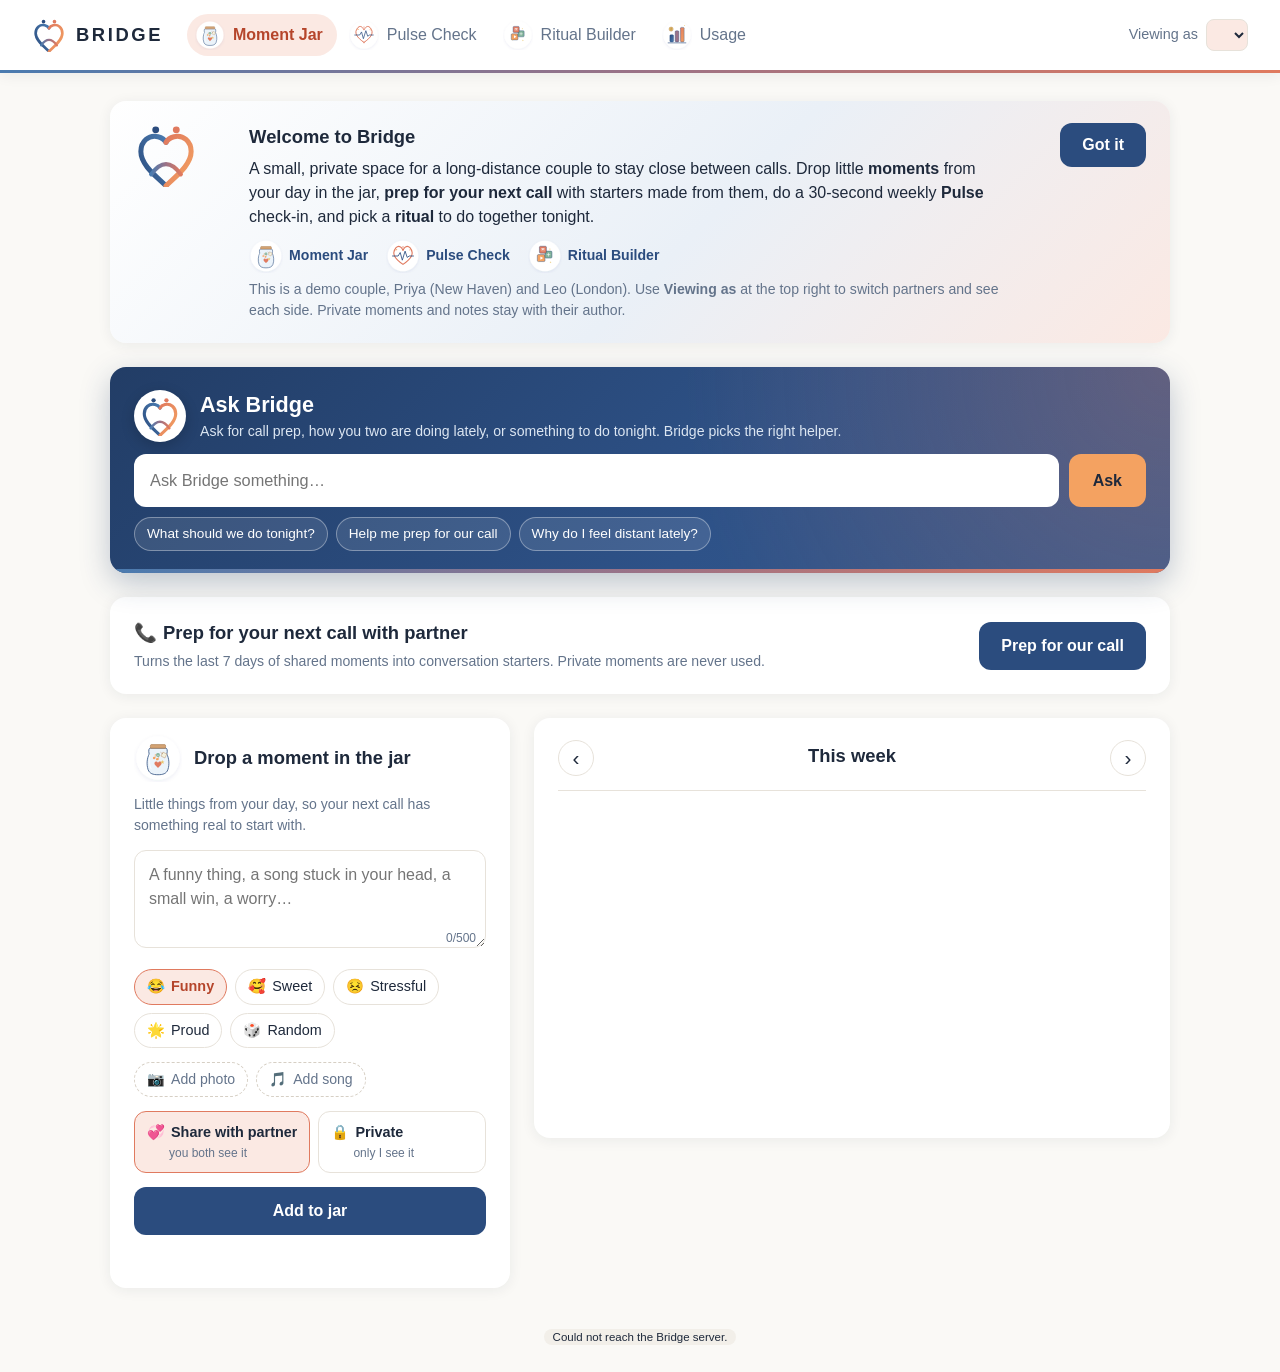
==== commit 86a96fd7: "Rebrand to Bridge: logo, palette, tab icons, highlighted Ask Bridge panel Rename Closer -> Bridge ac" ====
--- a/static/index.html
+++ b/static/index.html
@@ -3,18 +3,18 @@
 <head>
   <meta charset="UTF-8">
   <meta name="viewport" content="width=device-width, initial-scale=1.0">
-  <title>Closer</title>
-  <link rel="icon" href="data:image/svg+xml,<svg xmlns='http://www.w3.org/2000/svg' viewBox='0 0 100 100'><circle cx='50' cy='50' r='46' fill='%23d9665b'/><text x='50' y='68' font-size='52' text-anchor='middle' fill='white' font-family='Georgia'>C</text></svg>">
+  <title>Bridge: stay connected, grow together</title>
+  <link rel="icon" type="image/svg+xml" href="/static/mark.svg">
   <link rel="stylesheet" href="/static/style.css">
 </head>
 <body>
   <header class="topbar">
-    <div class="brand">Closer</div>
+    <a class="brand" href="/" aria-label="Bridge home"><img src="/static/mark.svg" alt="">Bridge</a>
     <nav class="tabs" aria-label="Sections">
-      <button class="tab tab--active" data-page="jar">Moment Jar</button>
-      <button class="tab" data-page="pulse">Pulse</button>
-      <button class="tab" data-page="rituals">Rituals</button>
-      <button class="tab" data-page="usage">Usage</button>
+      <button class="tab tab--active" data-page="jar"><img src="/static/icons/jar.svg" alt=""><span>Moment Jar</span></button>
+      <button class="tab" data-page="pulse"><img src="/static/icons/pulse.svg" alt=""><span>Pulse Check</span></button>
+      <button class="tab" data-page="rituals"><img src="/static/icons/rituals.svg" alt=""><span class="long">Ritual Builder</span><span class="short">Rituals</span></button>
+      <button class="tab" data-page="usage"><img src="/static/icons/usage.svg" alt=""><span>Usage</span></button>
     </nav>
     <label class="user-switch">
       <span>Viewing as</span>
@@ -25,11 +25,17 @@
   <main class="container">
     <!-- First visit: what this is -->
     <section id="welcome" class="card welcome" data-page="jar" hidden>
+      <img class="welcome-logo" src="/static/mark.svg" alt="">
       <div>
-        <h2><i class="e">👋</i>Welcome to Closer</h2>
+        <h2><i class="e">👋</i>Welcome to Bridge</h2>
         <p>A small, private space for a long-distance couple to stay close between calls. Drop little
           <b>moments</b> from your day in the jar, <b>prep for your next call</b> with starters made from them,
           do a 30-second weekly <b>Pulse</b> check-in, and pick a <b>ritual</b> to do together tonight.</p>
+        <div class="welcome-features">
+          <span><img src="/static/icons/jar.svg" alt="">Moment Jar</span>
+          <span><img src="/static/icons/pulse.svg" alt="">Pulse Check</span>
+          <span><img src="/static/icons/rituals.svg" alt="">Ritual Builder</span>
+        </div>
         <p class="muted small">This is a demo couple, Priya (New Haven) and Leo (London). Use <b>Viewing as</b>
           at the top right to switch partners and see each side. Private moments and notes stay with their author.</p>
       </div>
@@ -38,10 +44,15 @@
 
     <!-- Chat: guard -> router -> agent -> guard -->
     <section id="chat" class="card chat-card" data-page="jar">
-      <h2><i class="e">💬</i>Ask Closer</h2>
-      <p class="muted small">Ask for call prep, how you two are doing lately, or something to do tonight. Closer picks the right helper.</p>
+      <div class="chat-head">
+        <span class="chat-mark"><img src="/static/mark.svg" alt=""></span>
+        <div>
+          <h2>Ask Bridge</h2>
+          <p class="small">Ask for call prep, how you two are doing lately, or something to do tonight. Bridge picks the right helper.</p>
+        </div>
+      </div>
       <form id="chat-form" class="chat-form" autocomplete="off">
-        <input type="text" id="chat-input" maxlength="300" placeholder="Ask Closer something…" aria-label="Ask Closer">
+        <input type="text" id="chat-input" maxlength="300" placeholder="Ask Bridge something…" aria-label="Ask Bridge">
         <button type="submit" class="primary" id="chat-btn">Ask</button>
       </form>
       <div class="chat-examples" id="chat-examples">
@@ -80,7 +91,7 @@
     <section id="page-jar" class="jar" data-page="jar">
       <!-- Quick add -->
       <form id="add-form" class="card add-card" autocomplete="off">
-        <h2>Drop a moment in the jar</h2>
+        <h2 class="with-icon"><img src="/static/icons/jar.svg" alt="">Drop a moment in the jar</h2>
         <p class="muted small" id="add-hint">Little things from your day, so your next call has something real to start with.</p>
 
         <div class="field">
@@ -139,7 +150,7 @@
     <section id="page-pulse" class="pulse" data-page="pulse" hidden>
       <div class="pulse-grid">
         <form id="pulse-form" class="card pulse-form" autocomplete="off">
-          <h2>This week's check-in</h2>
+          <h2 class="with-icon"><img src="/static/icons/pulse.svg" alt="">This week's check-in</h2>
           <p class="muted small" id="pulse-week">Takes about 30 seconds.</p>
 
           <fieldset class="scale" aria-label="How connected did you feel this week?">
@@ -202,8 +213,8 @@
       <section class="card planner">
         <div class="prep-head">
           <div>
-            <h2><i class="e">🕯️</i>Plan tonight's ritual</h2>
-            <p class="muted small">Three ideas from Closer's catalog of 25, picked for the two of you from how you rated past rituals.</p>
+            <h2 class="with-icon"><img src="/static/icons/rituals.svg" alt="">Plan tonight's ritual</h2>
+            <p class="muted small">Three ideas from Bridge's catalog of 25, picked for the two of you from how you rated past rituals.</p>
           </div>
         </div>
         <div class="planner-controls">
@@ -237,15 +248,15 @@
 
       <section class="card ritual-list-card">
         <h2>Your rituals</h2>
-        <p class="muted small">Rate a ritual after you do it. Closer feeds your favorites and least favorites into the next suggestions.</p>
+        <p class="muted small">Rate a ritual after you do it. Bridge feeds your favorites and least favorites into the next suggestions.</p>
         <ul id="ritual-list" class="ritual-list"></ul>
       </section>
     </section>
     <!-- Usage (tokens + cost from llm_calls) -->
     <section id="page-usage" data-page="usage" hidden>
       <section class="card">
-        <h2><i class="e">📊</i>AI usage and cost</h2>
-        <p class="muted small">Every model call Closer has made for the two of you, from the call log. Prices:
+        <h2 class="with-icon"><img src="/static/icons/usage.svg" alt="">AI usage and cost</h2>
+        <p class="muted small">Every model call Bridge has made for the two of you, from the call log. Prices:
           gpt-6-luna per 1M tokens, <span id="usage-prices"></span>.</p>
         <div class="tiles" id="usage-tiles"></div>
         <p id="usage-empty" class="empty" hidden>No AI calls yet. Try <b>Prep for our call</b> on the Moment Jar page,
--- a/static/style.css
+++ b/static/style.css
@@ -1,27 +1,41 @@
 :root {
-  --bg: #faf6f2;
+  /* Bridge palette, taken from the logo: navy (Partner A), coral to orange (Partner B), mauve where
+     they meet, warm off-white background, slate text. Contrast checked: text >= 4.5:1, UI >= 3:1. */
+  --bg: #faf9f6;
+  --bg-2: #f2efe9;
   --card: #ffffff;
-  --ink: #2b2433;
-  --muted: #7a7085;
-  --line: #eee6ea;
-  --accent: #d9665b;      /* warm coral */
-  --accent-dark: #c2544a;
-  --accent-soft: #fbe6e2;
+  --ink: #1e293b;
+  --muted: #64748b;
+  --line: #e7e2da;
+  --line-2: #d6cfc4;
+  --primary: #2b4c7e;      /* navy: buttons (white text 8.6:1) */
+  --primary-dark: #223d66;
+  --blue: #4a7bb0;
+  --blue-soft: #eaf0f7;
+  --accent: #e07a5f;       /* coral: selections, highlights, bars (no white text on it) */
+  --accent-dark: #b5452b;  /* coral as text: 5.5:1 on white */
+  --accent-soft: #fbe9e3;
+  --orange: #f4a261;
+  --orange-soft: #fdf0e3;
+  --mauve: #9b7287;
+  --mauve-dark: #7a5568;
+  --mauve-soft: #f3ecf0;
+  --brand-gradient: linear-gradient(90deg, #4a7bb0, #9b7287, #e07a5f);
   --ok: #3f8f6b;
   --ok-soft: #e3f3eb;
-  --warn: #b7791f;
-  --warn-soft: #fbf0dc;
-  --calm: #eef4f8;         /* support / referral cards: soft, not alarming */
-  --calm-ink: #2f5d78;
+  --warn: #a9661a;
+  --warn-soft: #fdf0e3;
+  --calm: var(--blue-soft);   /* support / referral cards: soft, not alarming */
+  --calm-ink: var(--primary);
   --radius: 16px;
-  --shadow: 0 2px 14px rgba(43, 36, 51, 0.07);
-
-  /* mood colors: dot / soft background */
-  --funny: #e9a92a;     --funny-soft: #fdf3dc;
-  --sweet: #e0688c;     --sweet-soft: #fce6ed;
-  --stressful: #7584c9; --stressful-soft: #e8ebf8;
-  --proud: #3f9e72;     --proud-soft: #e2f3ea;
-  --random: #a678cf;    --random-soft: #f1e8f9;
+  --shadow: 0 2px 14px rgba(30, 41, 59, 0.07);
+
+  /* mood colors: dot / soft background, all from the logo family (plus a sage green for proud) */
+  --funny: #f4a261;     --funny-soft: #fdf0e3;
+  --sweet: #e07a5f;     --sweet-soft: #fbe9e3;
+  --stressful: #4a7bb0; --stressful-soft: #eaf0f7;
+  --proud: #5e9c7a;     --proud-soft: #e6f2ec;
+  --random: #9b7287;    --random-soft: #f3ecf0;
 }
 
 * { box-sizing: border-box; }
@@ -123,7 +137,7 @@
   border: 1px solid var(--line);
   border-radius: 12px;
   padding: 12px 14px;
-  background: #fffdfb;
+  background: var(--card);
   resize: vertical;
 }
 textarea:focus, input[type="text"]:focus { outline: 2px solid var(--accent-soft); border-color: var(--accent); }
@@ -149,7 +163,7 @@
   font: inherit;
   font-size: 0.88rem;
   padding: 6px 12px;
-  border: 1px dashed #d9cfd6;
+  border: 1px dashed var(--line-2);
   border-radius: 999px;
   background: #fff;
   color: var(--muted);
@@ -163,7 +177,7 @@
 .photo-preview .remove {
   position: absolute; top: 6px; right: 6px;
   width: 26px; height: 26px; border-radius: 50%;
-  border: 0; background: rgba(43, 36, 51, 0.7); color: #fff; cursor: pointer; font-size: 1rem;
+  border: 0; background: rgba(30, 41, 59, 0.75); color: #fff; cursor: pointer; font-size: 1rem;
 }
 
 .visibility { display: grid; grid-template-columns: 1fr 1fr; gap: 8px; }
@@ -186,11 +200,11 @@
   padding: 12px;
   border: 0;
   border-radius: 12px;
-  background: var(--accent);
+  background: var(--primary);
   color: #fff;
   cursor: pointer;
 }
-.primary:hover { background: var(--accent-dark); }
+.primary:hover { background: var(--primary-dark); }
 .primary:disabled { opacity: 0.6; cursor: wait; }
 .form-msg { margin: 0; min-height: 1.2em; font-size: 0.88rem; }
 .form-msg--error { color: var(--accent-dark); }
@@ -214,7 +228,7 @@
   gap: 12px;
   padding: 14px 16px;
   border-radius: 14px;
-  background: var(--soft, #faf7f5);
+  background: var(--soft, var(--bg));
   border-left: 4px solid var(--dot, var(--accent));
 }
 .moment--funny { --dot: var(--funny); --soft: var(--funny-soft); }
@@ -228,7 +242,7 @@
 .moment .who { font-weight: 600; color: var(--ink); }
 .moment .text { margin: 4px 0 0; white-space: pre-wrap; overflow-wrap: anywhere; }
 .badge { padding: 1px 8px; border-radius: 999px; background: #fff; font-size: 0.75rem; }
-.badge--private { color: var(--ink); border: 1px solid #d9cfd6; }
+.badge--private { color: var(--ink); border: 1px solid var(--line-2); }
 .song {
   display: inline-flex; align-items: center; gap: 6px;
   margin-top: 8px; padding: 4px 10px; border-radius: 999px;
@@ -263,7 +277,7 @@
 .token-badge {
   font: 0.78rem/1.4 Menlo, Consolas, monospace;
   padding: 5px 10px; border-radius: 999px;
-  background: #f0edf3; color: var(--ink); cursor: help;
+  background: var(--bg-2); color: var(--ink); cursor: help;
 }
 
 .starters { list-style: none; margin: 0; padding: 0; display: grid; grid-template-columns: repeat(auto-fill, minmax(300px, 1fr)); gap: 14px; counter-reset: starter; }
@@ -272,14 +286,14 @@
   position: relative;
   padding: 16px 18px 14px 54px;
   border-radius: 14px;
-  background: #fffaf6;
+  background: var(--bg);
   border: 1px solid var(--line);
 }
 .starter::before {
   content: counter(starter);
   position: absolute; left: 16px; top: 16px;
   width: 26px; height: 26px; border-radius: 50%;
-  background: var(--accent); color: #fff; font-weight: 700; font-size: 0.85rem;
+  background: var(--primary); color: #fff; font-weight: 700; font-size: 0.85rem;
   display: grid; place-items: center;
 }
 .starter .topic { font-weight: 700; margin: 0 0 4px; }
@@ -287,14 +301,14 @@
 .sources { display: flex; flex-direction: column; gap: 6px; }
 .source {
   font-size: 0.8rem; color: var(--muted);
-  padding: 6px 10px; border-radius: 10px; background: var(--soft, #f6f1ee);
-  border-left: 3px solid var(--dot, #d9cfd6);
+  padding: 6px 10px; border-radius: 10px; background: var(--soft, var(--bg-2));
+  border-left: 3px solid var(--dot, var(--line-2));
 }
 .source b { color: var(--ink); font-weight: 600; }
 
 .deeper {
   margin-top: 16px; padding: 18px 22px; border-radius: 14px;
-  background: linear-gradient(135deg, #fbe6e2, #f1e8f9);
+  background: linear-gradient(135deg, var(--accent-soft), var(--mauve-soft));
 }
 .deeper .label { font-size: 0.75rem; font-weight: 700; letter-spacing: .05em; text-transform: uppercase; color: var(--accent-dark); }
 .deeper .question { font-family: Georgia, serif; font-size: 1.25rem; margin: 6px 0; }
@@ -314,7 +328,7 @@
 
 /* ---------- pulse ---------- */
 [hidden] { display: none !important; }
-:root { --series-a: #d9665b; --series-b: #7584c9; }  /* Partner A / B, validated with the dataviz checker */
+:root { --series-a: #3b72b8; --series-b: #d9674b; }  /* Partner A / B, validated with the dataviz checker */
 .pulse-grid { display: grid; grid-template-columns: minmax(300px, 420px) 1fr; gap: 24px; align-items: start; margin-bottom: 24px; }
 @media (max-width: 860px) { .pulse-grid { grid-template-columns: 1fr; } }
 .pulse-form { display: flex; flex-direction: column; gap: 16px; }
@@ -326,7 +340,7 @@
   display: grid; place-items: center; height: 48px; border-radius: 12px; border: 1px solid var(--line);
   font-size: 1.15rem; font-weight: 600; cursor: pointer; background: #fff;
 }
-.scale input:checked + span { background: var(--accent); border-color: var(--accent); color: #fff; }
+.scale input:checked + span { background: var(--primary); border-color: var(--primary); color: #fff; }
 .scale-ends { display: flex; justify-content: space-between; margin-top: 4px; }
 .contact { display: flex; flex-wrap: wrap; gap: 8px; }
 .contact legend { width: 100%; }
@@ -356,12 +370,12 @@
 .legend i { width: 18px; height: 3px; border-radius: 2px; display: inline-block; }
 .chart-wrap { position: relative; margin-top: 8px; }
 #pulse-chart { width: 100%; height: auto; display: block; overflow: visible; }
-#pulse-chart .grid { stroke: #eee6ea; stroke-width: 1; }
+#pulse-chart .grid { stroke: var(--line); stroke-width: 1; }
 #pulse-chart .axis-label { fill: var(--muted); font-size: 12px; }
 #pulse-chart .series-line { fill: none; stroke-width: 2; stroke-linecap: round; stroke-linejoin: round; }
 #pulse-chart .point { stroke: #fff; stroke-width: 2; }
 #pulse-chart .direct-label { font-size: 12px; font-weight: 600; fill: var(--ink); }
-#pulse-chart .crosshair { stroke: #cfc6d6; stroke-width: 1; }
+#pulse-chart .crosshair { stroke: var(--line-2); stroke-width: 1; }
 .chart-tip {
   position: absolute; pointer-events: none; background: var(--ink); color: #fff; font-size: 0.8rem;
   padding: 6px 10px; border-radius: 8px; white-space: nowrap; transform: translate(-50%, -110%);
@@ -385,7 +399,7 @@
 #suggest-msg:empty { display: none; }
 
 .ritual-picks { list-style: none; margin: 0; padding: 0; display: grid; grid-template-columns: repeat(auto-fill, minmax(280px, 1fr)); gap: 14px; }
-.pick { border: 1px solid var(--line); border-radius: 14px; padding: 16px 18px; background: #fffaf6; display: flex; flex-direction: column; gap: 8px; }
+.pick { border: 1px solid var(--line); border-radius: 14px; padding: 16px 18px; background: var(--bg); display: flex; flex-direction: column; gap: 8px; }
 .pick h3 { margin: 0; font-size: 1.05rem; }
 .pick h3 i { font-style: normal; margin-right: 8px; }
 .pick .facts { font-size: 0.8rem; color: var(--muted); }
@@ -402,7 +416,7 @@
 .ritual-item .top { display: flex; flex-wrap: wrap; align-items: center; gap: 10px; }
 .ritual-item .title { font-weight: 600; }
 .ritual-item .title i { font-style: normal; margin-right: 6px; }
-.status { font-size: 0.72rem; padding: 2px 9px; border-radius: 999px; background: #f0edf3; color: var(--ink); }
+.status { font-size: 0.72rem; padding: 2px 9px; border-radius: 999px; background: var(--bg-2); color: var(--ink); }
 .status--done { background: var(--ok-soft); color: var(--ok); }
 .status--planned { background: var(--accent-soft); color: var(--accent-dark); }
 .ritual-item .actions { margin-left: auto; display: flex; gap: 6px; }
@@ -411,8 +425,8 @@
 .ratings b { color: var(--ink); font-weight: 600; }
 .rate-form { display: flex; flex-wrap: wrap; align-items: center; gap: 8px; }
 .stars { display: inline-flex; gap: 2px; }
-.stars button { font-size: 1.2rem; line-height: 1; border: 0; background: none; cursor: pointer; color: #d9cfd6; padding: 2px; }
-.stars button.on { color: #e9a92a; }
+.stars button { font-size: 1.2rem; line-height: 1; border: 0; background: none; cursor: pointer; color: var(--line-2); padding: 2px; }
+.stars button.on { color: var(--orange); }
 .rate-form input[type="text"] { flex: 1; min-width: 180px; padding: 6px 10px; font-size: 0.85rem; }
 .ritual-item .twist-line { font-size: 0.85rem; color: var(--muted); }
 
@@ -424,17 +438,17 @@
 .chat-form .primary.loading::after { content: "…"; }
 .chat-examples { display: flex; flex-wrap: wrap; gap: 8px; margin-top: 10px; }
 .chat-examples button, .clarify button { font: inherit; font-size: 0.85rem; padding: 6px 12px; border-radius: 999px;
-  border: 1px dashed #d9cfd6; background: #fff; color: var(--muted); cursor: pointer; }
+  border: 1px dashed var(--line-2); background: #fff; color: var(--muted); cursor: pointer; }
 .chat-examples button:hover, .clarify button:hover { border-color: var(--accent); color: var(--accent-dark); }
 .chat-log { display: flex; flex-direction: column; gap: 16px; margin-top: 16px; }
 .exchange { display: flex; flex-direction: column; gap: 8px; }
-.bubble-user { align-self: flex-end; max-width: 75%; background: var(--accent); color: #fff; padding: 8px 14px;
+.bubble-user { align-self: flex-end; max-width: 75%; background: var(--primary); color: #fff; padding: 8px 14px;
   border-radius: 16px 16px 4px 16px; white-space: pre-wrap; overflow-wrap: anywhere; }
-.reply { border: 1px solid var(--line); border-radius: 14px; padding: 14px 16px; background: #fffdfb; display: flex; flex-direction: column; gap: 10px; }
+.reply { border: 1px solid var(--line); border-radius: 14px; padding: 14px 16px; background: var(--card); display: flex; flex-direction: column; gap: 10px; }
 .reply-head { display: flex; flex-wrap: wrap; align-items: center; gap: 8px; font-size: 0.8rem; }
 .agent-badge { font-weight: 700; padding: 2px 10px; border-radius: 999px; background: var(--random-soft); color: var(--ink); }
 .route-badge { color: var(--muted); }
-.status-badge { padding: 2px 8px; border-radius: 999px; background: #f0edf3; }
+.status-badge { padding: 2px 8px; border-radius: 999px; background: var(--bg-2); }
 .status-badge.blocked, .status-badge.error { background: var(--warn-soft); color: var(--warn); }
 .reply-text { margin: 0; font-weight: 600; }
 .reply ol.items { margin: 0; padding-left: 20px; display: flex; flex-direction: column; gap: 6px; }
@@ -442,16 +456,16 @@
 .reply .sub { color: var(--muted); font-size: 0.9rem; margin: 0; }
 .trace-stages { list-style: none; padding: 0; margin: 8px 0 0; display: flex; flex-direction: column; gap: 4px; }
 .trace-stages li { display: grid; grid-template-columns: 92px 1fr; gap: 8px; font-size: 0.82rem; }
-.stage { font: 700 0.68rem/1.8 Menlo, Consolas, monospace; text-transform: uppercase; text-align: center; border-radius: 6px; background: #f0edf3; color: var(--ink); }
+.stage { font: 700 0.68rem/1.8 Menlo, Consolas, monospace; text-transform: uppercase; text-align: center; border-radius: 6px; background: var(--bg-2); color: var(--ink); }
 .stage.guard_in, .stage.guard_out { background: var(--ok-soft); color: var(--ok); }
-.stage.router { background: var(--stressful-soft); color: #4d5aa3; }
+.stage.router { background: var(--stressful-soft); color: var(--primary); }
 .stage.agent { background: var(--sweet-soft); color: #a83c5e; }
 .stage.done { background: var(--funny-soft); color: #8a6100; }
 .clarify { display: flex; flex-wrap: wrap; gap: 8px; }
 
 /* ---------- usage ---------- */
 .tiles { display: grid; grid-template-columns: repeat(auto-fit, minmax(170px, 1fr)); gap: 12px; margin-top: 14px; }
-.tile { border: 1px solid var(--line); border-radius: 14px; padding: 14px 16px; background: #fffaf6; }
+.tile { border: 1px solid var(--line); border-radius: 14px; padding: 14px 16px; background: var(--bg); }
 .tile .num { font-size: 1.6rem; font-weight: 700; color: var(--ink); line-height: 1.2; }
 .tile .lbl { font-size: 0.8rem; color: var(--muted); }
 .usage-grid { display: grid; grid-template-columns: 1fr 1fr; gap: 24px; margin: 24px 0; }
@@ -461,14 +475,14 @@
 .usage-table { width: 100%; border-collapse: collapse; font-size: 0.86rem; }
 .usage-table th { text-align: left; font-weight: 600; color: var(--muted); font-size: 0.75rem; text-transform: uppercase;
   letter-spacing: .03em; padding: 6px 8px; border-bottom: 1px solid var(--line); white-space: nowrap; }
-.usage-table td { padding: 7px 8px; border-bottom: 1px solid #f5eff2; white-space: nowrap; }
+.usage-table td { padding: 7px 8px; border-bottom: 1px solid var(--line); white-space: nowrap; }
 .usage-table td.num, .usage-table th.num { text-align: right; font-variant-numeric: tabular-nums; }
 .share { display: flex; align-items: center; gap: 8px; min-width: 120px; }
 .share .bar { height: 8px; border-radius: 4px; background: var(--accent); }
-.share .track { flex: 1; background: #f3eded; border-radius: 4px; }
+.share .track { flex: 1; background: var(--bg-2); border-radius: 4px; }
 .budgets { display: flex; flex-direction: column; gap: 12px; margin: 12px 0; }
 .budget .row { display: flex; justify-content: space-between; font-size: 0.88rem; }
-.budget .track { height: 10px; border-radius: 5px; background: #f3eded; margin-top: 4px; overflow: hidden; }
+.budget .track { height: 10px; border-radius: 5px; background: var(--bg-2); margin-top: 4px; overflow: hidden; }
 .budget .fill { height: 100%; border-radius: 5px; background: var(--accent); }
 .budget .fill.warn { background: var(--warn); }
 
@@ -496,3 +510,68 @@
   .tabs { width: 100%; justify-content: space-between; }
   .user-switch { margin-left: 0; }
 }
+
+/* ---------- Bridge brand ---------- */
+.brand { display: flex; align-items: center; gap: 10px; color: var(--ink); font-family: -apple-system, BlinkMacSystemFont,
+  "Segoe UI", Roboto, sans-serif; font-weight: 800; letter-spacing: 0.14em; font-size: 1.15rem; text-transform: uppercase; }
+.brand img { width: 34px; height: 34px; display: block; }
+.brand, .brand:hover { text-decoration: none; }
+.topbar { border-bottom: 3px solid transparent; border-image: var(--brand-gradient) 1; }
+.tab--active { background: var(--accent-soft); color: var(--accent-dark); }
+a { color: var(--accent-dark); }
+.welcome { background: linear-gradient(135deg, #fff, var(--blue-soft) 55%, var(--accent-soft)); }
+.welcome h2 .e { display: none; }
+.welcome-logo { width: 64px; height: 64px; flex: none; }
+button:focus-visible, select:focus-visible, input:focus-visible, textarea:focus-visible, summary:focus-visible {
+  outline-color: var(--blue); }
+textarea:focus, input[type="text"]:focus { outline-color: var(--blue-soft); border-color: var(--blue); }
+
+/* ---------- tab and feature icons ---------- */
+.tab { display: inline-flex; align-items: center; gap: 8px; padding: 6px 14px 6px 8px; }
+.tab img { width: 30px; height: 30px; flex: none; }
+.tab .short { display: none; }
+h2.with-icon { display: flex; align-items: center; gap: 12px; }
+h2.with-icon img { width: 48px; height: 48px; flex: none; margin: -6px 0; }
+.welcome-features { display: flex; flex-wrap: wrap; gap: 8px 18px; margin: 10px 0 2px; font-size: 0.88rem; font-weight: 600; color: var(--primary); }
+.welcome-features span { display: inline-flex; align-items: center; gap: 6px; }
+.welcome-features img { width: 34px; height: 34px; }
+@media (max-width: 860px) {
+  .tabs { gap: 2px; }
+  .tab { flex-direction: column; gap: 2px; padding: 6px 4px; font-size: 0.78rem; flex: 1; border-radius: 12px; }
+  .tab img { width: 34px; height: 34px; }
+  .tab .long { display: none; }
+  .tab .short { display: inline; }
+  h2.with-icon img { width: 40px; height: 40px; }
+}
+
+/* ---------- Ask Bridge: a highlighted chat space ---------- */
+/* Deep navy panel (the logo's Partner A colors) so the chat stands apart from the cream cards.
+   Contrast checked: white text >= 7:1, light-blue text 5.6:1, ink on the orange button 7.1:1. */
+.chat-card {
+  position: relative; overflow: hidden; color: #fff; border: 0;
+  background: radial-gradient(circle at 100% 0%, rgba(224, 122, 95, 0.28), transparent 45%),
+              linear-gradient(135deg, var(--primary-dark), #2e5288 60%, #33598f);
+  box-shadow: 0 10px 30px rgba(34, 61, 102, 0.28);
+}
+.chat-card::after {  /* the bridge line along the bottom edge */
+  content: ""; position: absolute; left: 0; right: 0; bottom: 0; height: 4px; background: var(--brand-gradient);
+}
+.chat-head { display: flex; align-items: center; gap: 14px; }
+.chat-head h2 { color: #fff; margin: 0; font-size: 1.35rem; }
+.chat-head .small { color: #dce6f2; }
+.chat-mark { width: 52px; height: 52px; border-radius: 50%; background: #fff; display: grid; place-items: center; flex: none;
+  box-shadow: 0 4px 14px rgba(0, 0, 0, 0.18); }
+.chat-mark img { width: 40px; height: 40px; }
+.chat-card .chat-form input { border: 0; background: #fff; font-size: 1.02rem; padding: 14px 16px;
+  box-shadow: inset 0 0 0 2px transparent; }
+.chat-card .chat-form input:focus { box-shadow: inset 0 0 0 2px var(--orange); outline: none; }
+.chat-card .chat-form .primary { background: var(--orange); color: var(--ink); font-weight: 700; }
+.chat-card .chat-form .primary:hover { background: #f6b27b; }
+.chat-card .chat-form .primary:focus-visible { outline-color: #fff; }
+.chat-card .chat-examples button { background: rgba(255, 255, 255, 0.1); border: 1px solid rgba(255, 255, 255, 0.35);
+  color: #fff; border-style: solid; }
+.chat-card .chat-examples button:hover { background: rgba(255, 255, 255, 0.2); border-color: #fff; color: #fff; }
+.chat-card .bubble-user { background: var(--orange-soft, #fdf0e3); color: var(--ink); }
+.chat-card .reply { background: #fff; border: 0; color: var(--ink); box-shadow: 0 4px 14px rgba(0, 0, 0, 0.12); }
+.chat-card .reply.muted { color: var(--muted); }
+.chat-card .chat-log:empty { display: none; }
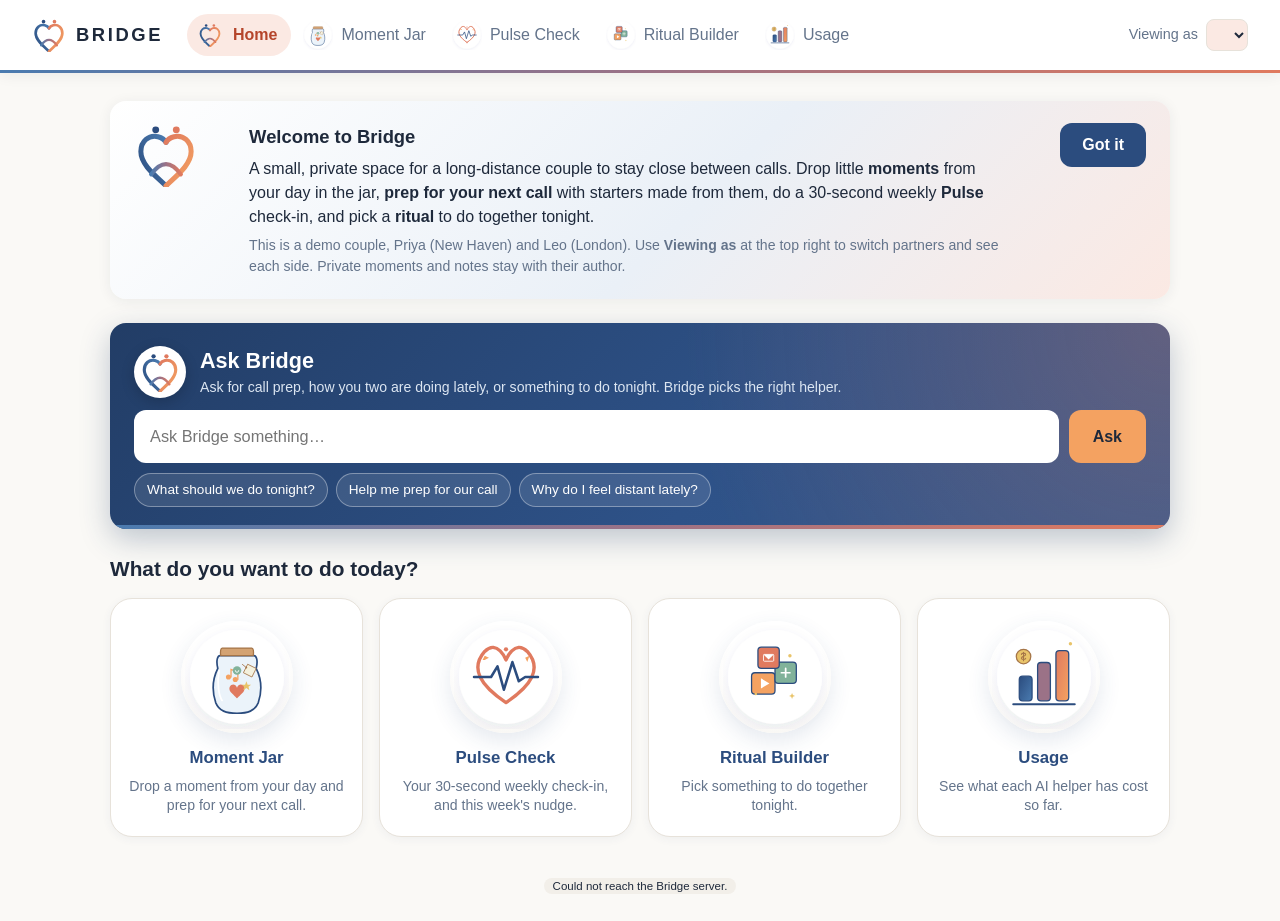
==== commit 60f1b74c: "Add a Home page: Ask Bridge plus a 'What do you want to do today?' bubble menu The app now opens on " ====
--- a/static/index.html
+++ b/static/index.html
@@ -11,8 +11,9 @@
   <header class="topbar">
     <a class="brand" href="/" aria-label="Bridge home"><img src="/static/mark.svg" alt="">Bridge</a>
     <nav class="tabs" aria-label="Sections">
-      <button class="tab tab--active" data-page="jar"><img src="/static/icons/jar.svg" alt=""><span>Moment Jar</span></button>
-      <button class="tab" data-page="pulse"><img src="/static/icons/pulse.svg" alt=""><span>Pulse Check</span></button>
+      <button class="tab tab--active" data-page="home"><img src="/static/mark.svg" alt=""><span>Home</span></button>
+      <button class="tab" data-page="jar"><img src="/static/icons/jar.svg" alt=""><span class="long">Moment Jar</span><span class="short">Jar</span></button>
+      <button class="tab" data-page="pulse"><img src="/static/icons/pulse.svg" alt=""><span class="long">Pulse Check</span><span class="short">Pulse</span></button>
       <button class="tab" data-page="rituals"><img src="/static/icons/rituals.svg" alt=""><span class="long">Ritual Builder</span><span class="short">Rituals</span></button>
       <button class="tab" data-page="usage"><img src="/static/icons/usage.svg" alt=""><span>Usage</span></button>
     </nav>
@@ -24,18 +25,13 @@
 
   <main class="container">
     <!-- First visit: what this is -->
-    <section id="welcome" class="card welcome" data-page="jar" hidden>
+    <section id="welcome" class="card welcome" data-page="home" hidden>
       <img class="welcome-logo" src="/static/mark.svg" alt="">
       <div>
         <h2><i class="e">👋</i>Welcome to Bridge</h2>
         <p>A small, private space for a long-distance couple to stay close between calls. Drop little
           <b>moments</b> from your day in the jar, <b>prep for your next call</b> with starters made from them,
           do a 30-second weekly <b>Pulse</b> check-in, and pick a <b>ritual</b> to do together tonight.</p>
-        <div class="welcome-features">
-          <span><img src="/static/icons/jar.svg" alt="">Moment Jar</span>
-          <span><img src="/static/icons/pulse.svg" alt="">Pulse Check</span>
-          <span><img src="/static/icons/rituals.svg" alt="">Ritual Builder</span>
-        </div>
         <p class="muted small">This is a demo couple, Priya (New Haven) and Leo (London). Use <b>Viewing as</b>
           at the top right to switch partners and see each side. Private moments and notes stay with their author.</p>
       </div>
@@ -43,7 +39,7 @@
     </section>
 
     <!-- Chat: guard -> router -> agent -> guard -->
-    <section id="chat" class="card chat-card" data-page="jar">
+    <section id="chat" class="card chat-card" data-page="home">
       <div class="chat-head">
         <span class="chat-mark"><img src="/static/mark.svg" alt=""></span>
         <div>
@@ -63,8 +59,35 @@
       <div id="chat-log" class="chat-log"></div>
     </section>
 
+    <!-- Home: one big bubble per page -->
+    <section id="home-menu" class="home-menu" data-page="home" aria-labelledby="home-menu-title">
+      <h2 id="home-menu-title">What do you want to do today?</h2>
+      <div class="bubbles">
+        <button type="button" class="bubble" data-goto="jar">
+          <span class="bubble-icon"><img src="/static/icons/jar.svg" alt=""></span>
+          <span class="bubble-title">Moment Jar</span>
+          <span class="bubble-text">Drop a moment from your day and prep for your next call.</span>
+        </button>
+        <button type="button" class="bubble" data-goto="pulse">
+          <span class="bubble-icon"><img src="/static/icons/pulse.svg" alt=""></span>
+          <span class="bubble-title">Pulse Check</span>
+          <span class="bubble-text">Your 30-second weekly check-in, and this week's nudge.</span>
+        </button>
+        <button type="button" class="bubble" data-goto="rituals">
+          <span class="bubble-icon"><img src="/static/icons/rituals.svg" alt=""></span>
+          <span class="bubble-title">Ritual Builder</span>
+          <span class="bubble-text">Pick something to do together tonight.</span>
+        </button>
+        <button type="button" class="bubble" data-goto="usage">
+          <span class="bubble-icon"><img src="/static/icons/usage.svg" alt=""></span>
+          <span class="bubble-title">Usage</span>
+          <span class="bubble-text">See what each AI helper has cost so far.</span>
+        </button>
+      </div>
+    </section>
+
     <!-- Call-Topic Agent -->
-    <section id="call-prep" class="card prep-card" data-page="jar">
+    <section id="call-prep" class="card prep-card" data-page="jar" hidden>
       <div class="prep-head">
         <div>
           <h2><i class="e">📞</i>Prep for your next call with <span class="partner-name">partner</span></h2>
@@ -88,7 +111,7 @@
       </div>
     </section>
 
-    <section id="page-jar" class="jar" data-page="jar">
+    <section id="page-jar" class="jar" data-page="jar" hidden>
       <!-- Quick add -->
       <form id="add-form" class="card add-card" autocomplete="off">
         <h2 class="with-icon"><img src="/static/icons/jar.svg" alt="">Drop a moment in the jar</h2>
--- a/static/style.css
+++ b/static/style.css
@@ -532,9 +532,6 @@
 .tab .short { display: none; }
 h2.with-icon { display: flex; align-items: center; gap: 12px; }
 h2.with-icon img { width: 48px; height: 48px; flex: none; margin: -6px 0; }
-.welcome-features { display: flex; flex-wrap: wrap; gap: 8px 18px; margin: 10px 0 2px; font-size: 0.88rem; font-weight: 600; color: var(--primary); }
-.welcome-features span { display: inline-flex; align-items: center; gap: 6px; }
-.welcome-features img { width: 34px; height: 34px; }
 @media (max-width: 860px) {
   .tabs { gap: 2px; }
   .tab { flex-direction: column; gap: 2px; padding: 6px 4px; font-size: 0.78rem; flex: 1; border-radius: 12px; }
@@ -575,3 +572,33 @@
 .chat-card .reply { background: #fff; border: 0; color: var(--ink); box-shadow: 0 4px 14px rgba(0, 0, 0, 0.12); }
 .chat-card .reply.muted { color: var(--muted); }
 .chat-card .chat-log:empty { display: none; }
+
+/* ---------- Home: "What do you want to do today?" ---------- */
+.home-menu { margin: 8px 0 24px; }
+.home-menu h2 { font-size: 1.3rem; margin: 0 0 14px; }
+.bubbles { display: grid; grid-template-columns: repeat(4, 1fr); gap: 16px; }
+.bubble {
+  display: flex; flex-direction: column; align-items: center; gap: 6px; text-align: center;
+  padding: 22px 16px 20px; border: 1px solid var(--line); border-radius: 22px; background: var(--card);
+  font: inherit; color: var(--ink); cursor: pointer; box-shadow: 0 2px 10px rgba(43, 76, 126, 0.06);
+  transition: transform 0.15s ease, box-shadow 0.15s ease, border-color 0.15s ease;
+}
+.bubble:hover { transform: translateY(-3px); border-color: var(--accent); box-shadow: 0 10px 24px rgba(43, 76, 126, 0.14); }
+.bubble:focus-visible { outline: 3px solid var(--blue); outline-offset: 3px; }
+.bubble-icon {
+  width: 112px; height: 112px; border-radius: 50%; display: grid; place-items: center; margin-bottom: 6px;
+  background: radial-gradient(circle at 50% 40%, #fff 55%, var(--bg-2));
+  box-shadow: 0 8px 22px rgba(43, 76, 126, 0.12);
+}
+.bubble-icon img { width: 104px; height: 104px; }
+.bubble-title { font-weight: 700; font-size: 1.05rem; color: var(--primary); }
+.bubble-text { font-size: 0.88rem; color: var(--muted); line-height: 1.4; }
+.tab img[src$="mark.svg"] { padding: 3px; }  /* the logo mark has no white plate; size it like the icons */
+@media (max-width: 860px) {
+  .bubbles { grid-template-columns: 1fr 1fr; gap: 12px; }
+  .bubble { padding: 16px 10px; border-radius: 18px; }
+  .bubble-icon { width: 84px; height: 84px; }
+  .bubble-icon img { width: 78px; height: 78px; }
+  .bubble-text { font-size: 0.8rem; }
+}
+@media (prefers-reduced-motion: reduce) { .bubble { transition: none; } .bubble:hover { transform: none; } }
